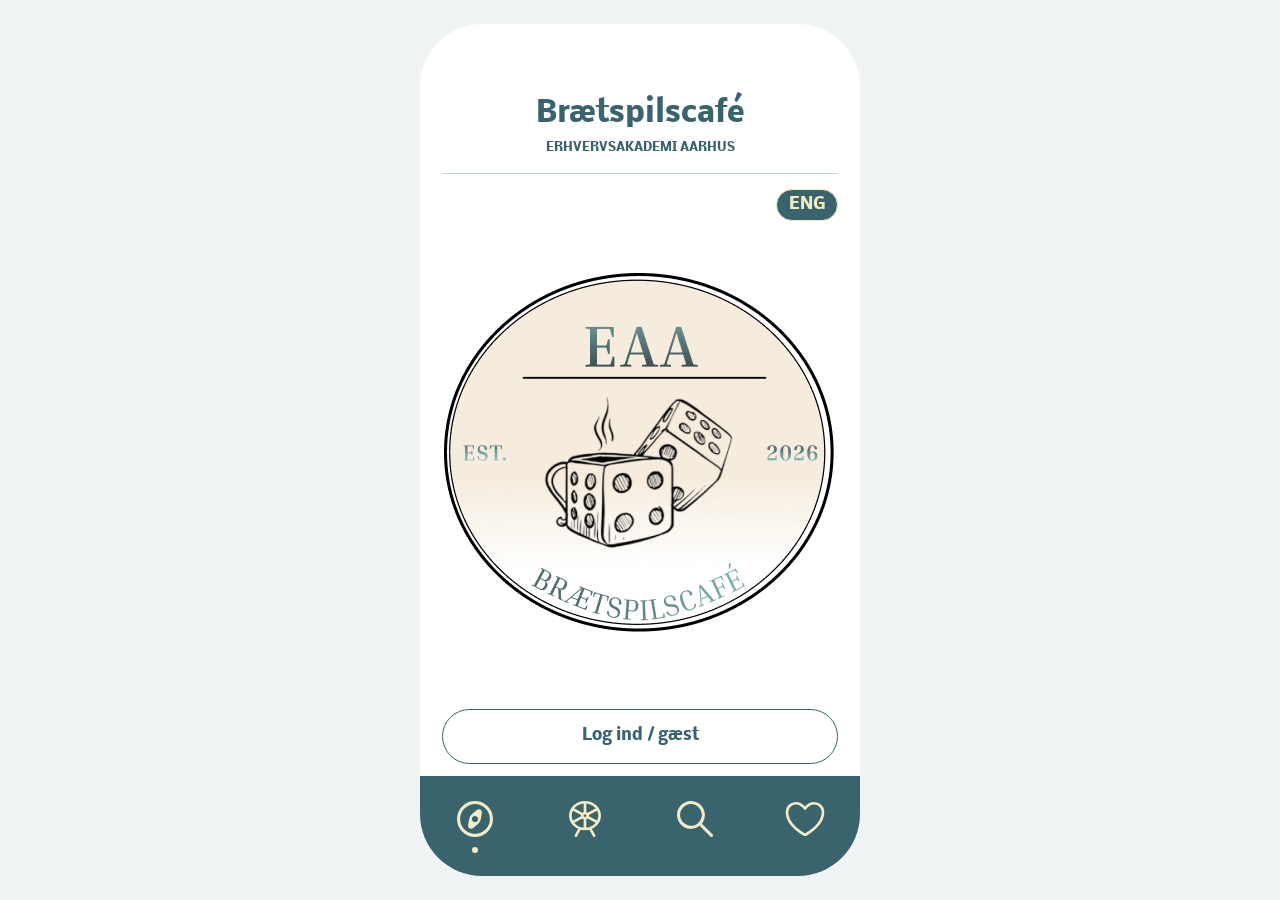
==== index.html @ b316a737 "Implementer Prototype Boss med søgning, filtre og booking" ====
<!doctype html>
<html lang="da">
  <head>
    <meta charset="UTF-8" />
    <meta name="viewport" content="width=device-width, initial-scale=1" />
    <meta
      name="description"
      content="Find et brætspil til din næste pause på Erhvervsakademi Aarhus."
    />
    <title>Brætspilscafé · EAA</title>
    <link rel="preconnect" href="https://fonts.googleapis.com" />
    <link rel="preconnect" href="https://fonts.gstatic.com" crossorigin />
    <link
      href="https://fonts.googleapis.com/css2?family=Nobile:wght@400;500;700&display=swap"
      rel="stylesheet"
    />
    <link rel="stylesheet" href="css/style.css" />
  </head>
  <body>
    <div class="app">
      <main id="indhold">
        <section class="page start-page" id="start">
          <header class="start-brand">
            <p>Brætspilscafé</p>
            <small>ERHVERVSAKADEMI AARHUS</small>
          </header>
          <div class="language-row">
            <button type="button" class="small-button language-button">
              ENG
            </button>
          </div>
          <img
            class="start-logo"
            src="billeder/logo.png"
            alt="EAA Brætspilscafé – terninger og kaffe"
          />
          <a
            class="button outline start-login"
            href="#velkommen"
            data-tekst="adgang"
            >Log ind / gæst</a
          >
        </section>

        <section class="page home-page" id="opdag" hidden>
          <header class="brand">
            <img src="billeder/logo.png" alt="EAA Brætspilscafé" />
            <div>
              <p>Brætspilscafé</p>
              <small>ERHVERVSAKADEMI AARHUS</small>
            </div>
          </header>
          <div class="account-row">
            <small data-tekst="dinCafe">DIN SPILCAFÉ</small
            ><a
              class="button outline account-link"
              href="#velkommen"
              data-tekst="adgang"
              >Log ind / gæst</a
            >
          </div>
          <div class="home-intro">
            <p class="eyebrow" data-tekst="pause">
              EN PAUSE MED PLADS TIL FÆLLESSKAB
            </p>
            <button class="small-button language-button" type="button">
              ENG
            </button>
          </div>
          <h1 class="home-title">
            <span data-tekst="pauseTitel">Tid til en pause?</span><br /><span
              data-tekst="naesteSpil"
              >Find jeres næste spil her.</span
            >
          </h1>
          <form class="search" id="home-search" role="search">
            <label class="sr-only" for="search-field" data-tekst="soegEfter"
              >Søg efter spil</label
            >
            <input
              type="search"
              id="search-field"
              placeholder="Søg efter dit yndlingsspil…"
              data-placeholder="homePlaceholder"
              autocomplete="off"
            />
            <button type="submit" data-tekst="soeg">Søg</button>
          </form>
          <h2 class="mood-question" data-tekst="humoerSporgsmaal">
            Hvad er I i humør til?
          </h2>
          <div class="moods">
            <button class="mood" type="button" data-mood="Sjov">
              <img src="billeder/sjov.png" alt="" /><span data-tekst="Sjov"
                >Sjov</span
              >
            </button>
            <button class="mood" type="button" data-mood="Hygge">
              <img src="billeder/hygge.png" alt="" /><span data-tekst="Hygge"
                >Hygge</span
              >
            </button>
            <button class="mood" type="button" data-mood="Svær">
              <img src="billeder/svaer.png" alt="" /><span data-tekst="Svær"
                >Svær</span
              >
            </button>
            <button class="mood" type="button" data-mood="Battle">
              <img src="billeder/battle.png" alt="" /><span data-tekst="Battle"
                >Battle</span
              >
            </button>
          </div>
        </section>

        <section class="page mood-page" id="humoer" hidden>
          <a
            class="small-button back mood-back"
            href="#opdag"
            data-tekst="tilbage"
            >Tilbage</a
          >
          <div class="mood-heading">
            <img id="mood-image" src="billeder/sjov.png" alt="" />
            <h1 id="mood-title">Sjov</h1>
          </div>
          <ul class="card-grid" id="mood-games"></ul>
          <a
            class="text-link mood-more"
            id="mood-more"
            href="#alle-spil"
            data-tekst="seAlle"
            >Se alle spil</a
          >
        </section>

        <section class="page" id="alle-spil" hidden>
          <h1 data-tekst="findSpil">Find jeres spil.</h1>
          <p class="intro" data-tekst="lystTil">
            Hvad har I lyst til at spille?
          </p>
          <form class="search" id="game-search" role="search">
            <label
              class="sr-only"
              for="game-search-field"
              data-tekst="soegEfter"
              >Søg efter spil</label
            >
            <input
              type="search"
              id="game-search-field"
              placeholder="Søg efter spil…"
              data-placeholder="searchPlaceholder"
              autocomplete="off"
            />
            <button type="submit" data-tekst="soeg">Søg</button>
          </form>
          <div class="quick-filters">
            <button class="chip" id="reset-all" type="button" data-tekst="alle">
              Alle
            </button>
            <button
              class="chip"
              id="quick-time"
              type="button"
              aria-pressed="false"
              data-tekst="kortTid"
            >
              Højst 30 min.
            </button>
            <button
              class="chip"
              id="open-filters"
              type="button"
              data-tekst="vaelgFiltre"
            >
              Vælg filtre
            </button>
          </div>
          <div class="filter-grid">
            <label
              ><span data-tekst="spillere">Antal spillere</span
              ><select id="player-filter">
                <option value="0" data-tekst="alleGrupper">
                  Alle gruppestørrelser
                </option>
              </select></label
            >
            <label
              ><span data-tekst="spiltype">Spiltype</span
              ><select id="category-filter">
                <option value="" data-tekst="alleTyper">Alle spiltyper</option>
              </select></label
            >
          </div>
          <p class="filter-note" id="active-filters"></p>
          <h2 id="results-count" role="status" aria-live="polite"></h2>
          <p class="sort-note" id="sort-note"></p>
          <ul class="game-list" id="game-list"></ul>
          <div class="empty-state panel" id="empty-state" hidden>
            <h2 data-tekst="ingenResultater">Ingen spil matcher lige nu</h2>
            <p data-tekst="proevIgen">
              Prøv et andet søgeord eller fjern et filter.
            </p>
            <button
              class="button"
              id="empty-reset"
              type="button"
              data-tekst="visAlle"
            >
              Vis alle spil
            </button>
          </div>
        </section>

        <section class="page" id="spildetaljer" hidden>
          <div class="detail-top">
            <a
              class="small-button back"
              id="detail-back"
              href="#alle-spil"
              data-tekst="tilbage"
              >Tilbage</a
            ><button
              class="heart"
              id="detail-heart"
              type="button"
              aria-label="Gem spil"
              data-label="gemSpil"
              aria-pressed="false"
            >
              <img src="billeder/hjerte.svg" alt="" />
            </button>
          </div>
          <div id="game-detail"></div>
        </section>

        <section class="page luck-page" id="proev-lykken" hidden>
          <p class="eyebrow" data-tekst="tilfaeldighed">
            LAD TILFÆLDIGHEDEN BESTEMME
          </p>
          <h1 data-tekst="lykkeTitel">Prøv lykken.</h1>
          <p class="intro" data-tekst="lykkeIntro">
            Lad hjulet vælge jeres næste spil.
          </p>
          <div class="wheel-area">
            <div class="wheel">
              <img class="wheel-body" src="billeder/wheel-body.png" alt="" />
              <img
                id="luck-disc"
                class="wheel-face"
                src="billeder/wheel-face.png"
                alt=""
              />
              <img
                class="wheel-pointer"
                src="billeder/wheel-pointer.png"
                alt=""
              />
            </div>
          </div>
          <button
            class="button spin-button"
            id="luck-spin"
            type="button"
            data-tekst="drej"
          >
            Drej hjulet
          </button>
          <p class="small" data-tekst="sammeChance">
            Alle 12 spil har samme chance.
          </p>
          <div
            class="yellow-panel luck-result"
            id="luck-result"
            role="status"
            aria-live="polite"
          >
            <h2 id="luck-title" data-tekst="monSpil">
              Hvilket spil mon det bliver?
            </h2>
            <p id="luck-info" hidden></p>
            <div id="luck-actions" hidden>
              <button
                class="button"
                id="luck-book"
                type="button"
                data-tekst="bookSpil"
              >
                Book spillet</button
              ><a
                class="text-link"
                id="luck-detail"
                href="#alle-spil"
                data-tekst="laesMere"
                >Læs om spillet</a
              >
            </div>
          </div>
        </section>

        <section class="page" id="gemte" hidden>
          <div class="two-buttons">
            <a
              class="button outline"
              href="#mine-bookinger"
              data-tekst="mineBookinger"
              >Mine bookinger</a
            ><a class="button outline" href="#profil" data-tekst="minProfil"
              >Min profil</a
            >
          </div>
          <h1 data-tekst="gemteSpil">Gemte spil</h1>
          <p class="intro" data-tekst="gemIntro">
            Tryk på hjertet ved et spil for at gemme det her.
          </p>
          <ul class="game-list" id="saved-games"></ul>
          <div class="panel" id="saved-empty">
            <h2 data-tekst="favoritPlads">Plads til jeres favoritter</h2>
            <p data-tekst="favoritIntro">
              Tryk på hjertet ved et spil. Så ligger det klar her, når I får
              lyst til at spille.
            </p>
          </div>
          <a class="button outline" href="#alle-spil" data-tekst="findFlere"
            >Find flere spil</a
          >
        </section>

        <section class="page welcome-page" id="velkommen" hidden>
          <div class="brand compact">
            <img src="billeder/logo.png" alt="EAA" />
            <div>
              <p>Brætspilscafé</p>
              <small>ERHVERVSAKADEMI AARHUS</small>
            </div>
          </div>
          <img class="welcome-mood" src="billeder/hygge.png" alt="" />
          <h1 data-tekst="velkommen">Velkommen i spilcaféen.</h1>
          <p data-tekst="kontoIntro">
            Log ind eller fortsæt som gæst for at gemme dine favoritter og booke
            et spil.
          </p>
          <a class="button" href="#login" data-tekst="logInd">Log ind</a>
          <button
            class="button outline guest-button"
            type="button"
            data-tekst="fortsaetGaest"
          >
            Fortsæt som gæst
          </button>
          <p class="small" data-tekst="gaestInfo">
            Du kan også gemme og booke som gæst.
          </p>
          <a class="button outline" href="#opdag" data-tekst="tilbageSpil"
            >Tilbage til spillene</a
          >
        </section>

        <section class="page" id="login" hidden>
          <a
            class="button outline back-link"
            href="#velkommen"
            data-tekst="tilbage"
            >Tilbage</a
          >
          <div class="brand compact">
            <img src="billeder/logo.png" alt="EAA" />
            <div>
              <p>Brætspilscafé</p>
              <small>ERHVERVSAKADEMI AARHUS</small>
            </div>
          </div>
          <h1 data-tekst="velkommenTilbage">Velkommen tilbage</h1>
          <p data-tekst="loginIntro">
            Log ind for at samle dine favoritter og bookinger ét sted.
          </p>
          <form id="login-form" class="stack-form">
            <label
              >E-mail<input
                type="email"
                id="login-email"
                autocomplete="email"
                placeholder="Din e-mail"
                data-placeholder="loginEmail"
                required
            /></label>
            <label
              ><span data-tekst="adgangskode">Adgangskode</span
              ><input
                type="password"
                id="login-password"
                autocomplete="off"
                placeholder="Din adgangskode"
                data-placeholder="loginKode"
                required
                minlength="4"
            /></label>
            <p class="small" data-tekst="lokaltLogin">
              Øvelseslogin: Brug et opdigtet login. Adgangskoden bliver ikke
              gemt.
            </p>
            <button class="button" type="submit" data-tekst="logInd">
              Log ind
            </button>
          </form>
          <button
            class="button outline guest-button"
            type="button"
            data-tekst="fortsaetGaest"
          >
            Fortsæt som gæst
          </button>
        </section>

        <section class="page" id="profil" hidden>
          <a class="button outline back-link" href="#gemte" data-tekst="tilbage"
            >Tilbage</a
          >
          <div class="avatar" id="profile-avatar">G</div>
          <h1 id="profile-title">Hej, gæst</h1>
          <p id="profile-info"></p>
          <div class="panel">
            <h2 data-tekst="spillepause">Klar til en spillepause?</h2>
            <p data-tekst="profilIntro">
              Find dine gemte spil og hold styr på, hvornår I skal spille.
            </p>
          </div>
          <a class="button" href="#mine-bookinger" data-tekst="mineBookinger"
            >Mine bookinger</a
          ><a class="button outline" href="#gemte" data-tekst="gemteSpil"
            >Gemte spil</a
          >
          <div class="yellow-panel" id="profile-login">
            <h2 data-tekst="harKonto">Har du allerede en konto?</h2>
            <p data-tekst="kontoFortsaet">
              Log ind og fortsæt med dine valgte spil.
            </p>
            <a class="button outline" href="#login" data-tekst="logInd"
              >Log ind</a
            >
          </div>
          <button
            class="button outline"
            id="logout"
            type="button"
            data-tekst="logUd"
          >
            Log ud
          </button>
        </section>

        <section class="page" id="booking" hidden>
          <a
            class="small-button back"
            id="booking-back"
            href="#alle-spil"
            data-tekst="tilbage"
            >Tilbage</a
          >
          <h1 data-tekst="bookTitel">Book jeres spil</h1>
          <p data-tekst="bookIntro">Vælg, hvornår I vil spille.</p>
          <div class="yellow-panel">
            <p class="eyebrow" data-tekst="valgtSpil">JERES SPIL</p>
            <h2 id="booking-game-name"></h2>
            <p id="booking-duration"></p>
            <p class="small" id="booking-person"></p>
          </div>
          <form id="booking-form" class="stack-form">
            <label
              ><span class="field-heading" data-tekst="vaelgDato"
                >Vælg dato</span
              ><input id="booking-date" type="date" required
            /></label>
            <label
              ><span class="field-heading" data-tekst="vaelgTid"
                >Vælg tidspunkt</span
              ><select id="booking-time" required>
                <option value="">Vælg tidspunkt</option>
              </select></label
            >
            <div class="panel">
              <small data-tekst="ditValg">Dit valg</small>
              <p id="booking-selection"></p>
            </div>
            <p class="form-error" id="booking-error" role="alert"></p>
            <button
              class="button"
              type="submit"
              id="booking-save"
              data-tekst="bekraeft"
            >
              Bekræft booking
            </button>
          </form>
          <p class="small" data-tekst="bookingInfo">
            Du kan ændre eller aflyse under Mine bookinger.
          </p>
          <p class="small" data-tekst="lokalBooking">
            Bookingen gemmes på denne enhed. Caféens reservationssystem er ikke
            tilsluttet.
          </p>
        </section>

        <section class="page" id="bekraeftet" hidden>
          <div class="confirmation-mark" aria-hidden="true">✓</div>
          <h1 data-tekst="bookingGemt">Dit spil er booket</h1>
          <div class="yellow-panel" id="booking-confirmation"></div>
          <a class="button" href="#mine-bookinger" data-tekst="mineBookinger"
            >Mine bookinger</a
          ><a class="button outline" href="#opdag" data-tekst="tilbageSpil"
            >Tilbage til spillene</a
          >
        </section>

        <section class="page" id="mine-bookinger" hidden>
          <div class="two-buttons">
            <a class="button outline" href="#gemte" data-tekst="tilbage"
              >Tilbage</a
            ><a class="button outline" href="#profil" data-tekst="minProfil"
              >Min profil</a
            >
          </div>
          <h1 data-tekst="mineBookinger">Mine bookinger</h1>
          <p data-tekst="bookingOversigt">
            Her finder du jeres næste spillepauser.
          </p>
          <div id="booking-list"></div>
          <div class="panel" id="booking-empty">
            <h2 data-tekst="ingenBookinger">Ingen bookinger endnu</h2>
            <p data-tekst="bookFind">
              Find et spil, vælg et tidspunkt, og saml vennerne til en pause.
            </p>
            <a class="button" href="#alle-spil" data-tekst="findEtSpil"
              >Find et spil</a
            >
          </div>
        </section>
        <noscript
          ><p>Aktivér JavaScript for at søge og filtrere spillene.</p></noscript
        >
      </main>
      <nav class="bottom-nav" aria-label="Hovedmenu" data-label="hovedmenu">
        <a href="#opdag" data-page="opdag" aria-label="Opdag" data-label="opdag"
          ><img src="billeder/opdag.svg" alt="" /><span
            class="sr-only"
            data-tekst="opdag"
            >Opdag</span
          ></a
        >
        <a
          href="#proev-lykken"
          data-page="proev-lykken"
          aria-label="Prøv lykken"
          data-label="lykkeTitel"
          ><img src="billeder/lykke.svg" alt="" /><span
            class="sr-only"
            data-tekst="lykkeTitel"
            >Prøv lykken</span
          ></a
        >
        <a
          href="#alle-spil"
          data-page="alle-spil"
          aria-label="Søg"
          data-label="soeg"
          ><img src="billeder/soeg.svg" alt="" /><span
            class="sr-only"
            data-tekst="soeg"
            >Søg</span
          ></a
        >
        <a
          href="#gemte"
          data-page="gemte"
          aria-label="Gemte spil"
          data-label="gemteSpil"
          ><img src="billeder/gemte.svg" alt="" /><span
            class="sr-only"
            data-tekst="gemteSpil"
            >Gemte spil</span
          ></a
        >
      </nav>
    </div>

    <dialog
      id="filter-dialog"
      class="filter-dialog"
      aria-labelledby="filter-title"
    >
      <form id="filter-form">
        <div class="dialog-heading">
          <h2 id="filter-title" data-tekst="vaelgFiltre">Vælg filtre</h2>
          <button
            class="button outline"
            type="button"
            id="close-filters"
            data-tekst="luk"
          >
            Luk
          </button>
        </div>
        <p data-tekst="filterIntro">Vælg de krav, spillet skal opfylde.</p>
        <label class="check-row"
          ><input type="checkbox" id="time-enabled" /><span
            data-tekst="begraensTid"
            >Begræns spilletiden</span
          ></label
        >
        <label class="time-row"
          ><span id="time-output">Alle spilletider</span
          ><input
            id="time-filter"
            type="range"
            min="15"
            max="180"
            step="5"
            value="30"
        /></label>
        <p class="small" data-tekst="tidForklaring">
          Filteret bruger den længste tid i spillets tidsinterval.
        </p>
        <fieldset>
          <legend data-tekst="spiltype">Spiltype</legend>
          <div class="category-options" id="category-options"></div>
        </fieldset>
        <div class="filter-grid">
          <label
            ><span data-tekst="regelniveau">Regelniveau</span
            ><select id="level-filter">
              <option value="" data-tekst="alleNiveauer">Alle niveauer</option>
              <option value="Let">Let</option>
              <option value="Middel">Middel</option>
              <option value="Svær">Svær</option>
            </select></label
          ><label
            ><span data-tekst="plads">Pladsbehov</span
            ><select id="space-filter">
              <option value="" data-tekst="alleBorde">
                Alle bordstørrelser
              </option>
              <option value="Lille">Lille</option>
              <option value="Mellem">Mellem</option>
              <option value="Stor">Stor</option>
            </select></label
          >
        </div>
        <label
          ><span data-tekst="sorter">Sortér efter</span
          ><select id="sort-order">
            <option value="titel-az" data-tekst="titelAz">Titel A–Å</option>
            <option value="titel-za" data-tekst="titelZa">Titel Å–A</option>
            <option value="tid-kort" data-tekst="tidKort">
              Korteste spilletid
            </option>
            <option value="tid-lang" data-tekst="tidLang">
              Længste spilletid
            </option>
          </select></label
        >
        <button class="button" type="submit" data-tekst="visSpil">
          Vis spil</button
        ><button
          class="button outline"
          id="clear-filters"
          type="button"
          data-tekst="nulstil"
        >
          Nulstil filtre
        </button>
      </form>
    </dialog>
    <dialog id="cancel-dialog" aria-labelledby="cancel-title">
      <h2 id="cancel-title" data-tekst="aflysTitel">Aflys booking?</h2>
      <p id="cancel-game"></p>
      <p data-tekst="aflysIntro">Bookingen fjernes fra denne enhed.</p>
      <button
        type="button"
        class="button outline"
        id="keep-booking"
        data-tekst="behold"
      >
        Behold booking</button
      ><button
        type="button"
        class="button"
        id="confirm-cancel"
        data-tekst="aflys"
      >
        Aflys booking
      </button>
    </dialog>
    <p class="toast" id="toast" role="status" aria-live="polite" hidden></p>
    <script src="js/spil.js"></script>
    <script src="js/sprog.js"></script>
    <script src="js/konto.js"></script>
    <script src="js/script.js"></script>
    <script src="js/lykkehjul.js"></script>
    <script src="js/booking.js"></script>
  </body>
</html>
---- css/style.css ----
/* Farverne kommer fra Prototype Boss i Figma. */
:root {
  --teal: #3a646d;
  --yellow: #f4ebc0;
  --blue: #bed4db;
  --accent: #80b4bf;
  --paper: #f3f4f7;
  --muted: #44636c;
  --ink: #1e1e1e;
}
* {
  box-sizing: border-box;
}
body {
  margin: 0;
  background: #f0f3f3;
  color: var(--teal);
  font-family: Nobile, Arial, sans-serif;
  font-size: 14px;
  line-height: 1.6;
}
button,
input,
select {
  font: inherit;
  color: inherit;
}
button,
a,
input,
select {
  -webkit-tap-highlight-color: transparent;
}
button,
a {
  touch-action: manipulation;
}
button {
  cursor: pointer;
}
a {
  color: inherit;
  text-decoration: none;
}
button:focus-visible,
a:focus-visible,
input:focus-visible,
select:focus-visible {
  outline: 3px solid var(--accent);
  outline-offset: 3px;
}
[hidden] {
  display: none !important;
}
.sr-only {
  position: absolute;
  width: 1px;
  height: 1px;
  margin: -1px;
  padding: 0;
  overflow: hidden;
  clip-path: inset(50%);
  white-space: nowrap;
  border: 0;
}
h1,
h2,
h3,
p {
  margin: 0;
}
h1 {
  font-size: 32px;
  line-height: 1.25;
  font-weight: 700;
  margin-bottom: 18px;
}
h2 {
  font-size: 23px;
  line-height: 1.3;
  margin-bottom: 12px;
}
h3 {
  font-size: 20px;
  line-height: 1.35;
}
p {
  margin-bottom: 16px;
}
small,
.small {
  font-size: 11px;
  line-height: 1.55;
}
.eyebrow {
  font-size: 10px;
  font-weight: 700;
  line-height: 1.4;
}
.app {
  width: 100%;
  max-width: 440px;
  height: 100svh;
  margin: auto;
  background: white;
  display: flex;
  flex-direction: column;
  overflow: hidden;
}
main {
  flex: 1;
  min-height: 0;
  overflow: auto;
  overscroll-behavior: contain;
  scrollbar-width: thin;
}
.page {
  padding: 24px 22px 32px;
  min-height: 100%;
}
.intro {
  margin-bottom: 16px;
}
.button,
.small-button,
.chip {
  display: inline-flex;
  align-items: center;
  justify-content: center;
  text-align: center;
  border: 1.5px solid var(--yellow);
  border-radius: 28px;
  background: var(--teal);
  color: var(--yellow);
  font-size: 16px;
  font-weight: 700;
  line-height: 1.3;
  min-height: 46px;
  padding: 10px 16px;
}
.button {
  width: 100%;
  margin: 0 0 18px;
}
.button:disabled {
  opacity: 0.5;
  cursor: default;
}
.outline {
  background: white;
  border-color: var(--teal);
  color: var(--teal);
}
.small-button {
  min-height: 34px;
  padding: 5px 14px;
}
.back {
  margin-bottom: 14px;
}
.back-link {
  width: auto;
}
.chip {
  min-height: 36px;
  background: white;
  border-color: var(--teal);
  color: var(--teal);
  padding: 6px 15px;
}
.chip[aria-pressed="true"],
.chip.active {
  background: var(--teal);
  color: var(--yellow);
  border-color: var(--yellow);
}
.text-link {
  text-decoration: underline;
  text-underline-offset: 4px;
}
.panel,
.yellow-panel {
  border-radius: 20px;
  padding: 20px;
  margin: 18px 0;
  background: var(--paper);
}
.yellow-panel {
  background: var(--yellow);
}
.panel p:last-child,
.yellow-panel p:last-child,
.panel .button:last-child,
.yellow-panel .button:last-child {
  margin-bottom: 0;
}
.two-buttons {
  display: flex;
  gap: 12px;
  margin-bottom: 12px;
}
.two-buttons .button {
  font-size: 15px;
}
.brand {
  height: 112px;
  display: flex;
  gap: 12px;
  align-items: center;
}
.brand img {
  width: 102px;
  height: 102px;
  object-fit: contain;
  flex-shrink: 0;
}
.brand p {
  font-weight: 700;
  font-size: 29px;
  line-height: 36px;
  letter-spacing: -0.8px;
  white-space: nowrap;
  margin: 0 0 4px;
}
.brand small {
  font-size: 12px;
  font-weight: 700;
  white-space: nowrap;
}
.brand.compact {
  height: 80px;
  gap: 16px;
  margin-bottom: 22px;
}
.brand.compact img {
  width: 68px;
  height: 68px;
}
.brand.compact p {
  font-size: 23px;
  letter-spacing: -0.5px;
  line-height: 30px;
}
.brand.compact small {
  font-size: 10px;
  font-weight: 400;
}
.account-row {
  display: flex;
  align-items: center;
  justify-content: space-between;
  gap: 12px;
  margin: 15px 0;
  padding-bottom: 15px;
  border-bottom: 1px solid var(--blue);
}
.account-row .button {
  min-height: 34px;
  padding: 5px 14px;
  width: 200px;
  margin: 0;
}
.home-intro {
  display: flex;
  align-items: center;
  justify-content: space-between;
  min-height: 32px;
  margin: 0 0 12px;
  gap: 8px;
}
.home-intro .eyebrow {
  font-size: 9px;
  margin: 0;
}
.language-button {
  font-size: 16px;
  min-height: 32px;
  min-width: 62px;
  padding: 4px 11px;
}
.home-title {
  font-size: 29px;
  font-weight: 400;
  line-height: 38px;
  letter-spacing: -0.6px;
  margin: 0 0 20px;
  color: var(--muted);
}
.search {
  display: flex;
  align-items: center;
  border: 1.5px solid var(--teal);
  border-radius: 26px;
  background: white;
  padding: 4px 5px;
  gap: 5px;
  height: 48px;
  margin-bottom: 16px;
}
.search input {
  border: 0;
  background: none;
  min-width: 0;
  flex: 1;
  width: 100%;
  font-size: 14px;
  padding: 3px 0;
}
.search input::placeholder {
  color: var(--muted);
  opacity: 1;
}
.search button {
  border: 1.5px solid var(--yellow);
  border-radius: 24px;
  background: var(--teal);
  color: var(--yellow);
  font-size: 15px;
  font-weight: 700;
  min-width: 78px;
  height: 38px;
}
.mood-question {
  font-size: 17px;
  line-height: 23px;
  margin: 0 0 16px;
}
.moods {
  display: grid;
  grid-template-columns: 1fr 1fr;
  gap: 16px;
  margin: 0;
}
.mood {
  height: 180px;
  border: 0;
  background: white;
  display: flex;
  flex-direction: column;
  align-items: center;
  justify-content: center;
  gap: 6px;
  padding: 0;
}
.mood img {
  width: auto;
  height: 127px;
  max-width: 100%;
  object-fit: contain;
}
.mood span,
.mood-heading h1 {
  min-width: 100px;
  border: 1.6px solid var(--teal);
  border-radius: 28px;
  color: var(--ink);
  font-size: 17px;
  font-weight: 700;
  line-height: 22px;
  padding: 4px 14px;
  text-align: center;
}
.mood img {
  transition: transform 0.2s;
}
.mood:hover img {
  transform: translateY(-3px);
}
.start-page {
  padding-top: 72px;
}
.start-brand {
  text-align: center;
  border-bottom: 1px solid var(--blue);
  padding-bottom: 15px;
}
.start-brand p {
  font-size: 29px;
  font-weight: 700;
  line-height: 36px;
  margin-bottom: 4px;
}
.start-brand small {
  font-size: 12px;
  font-weight: 700;
}
.language-row {
  display: flex;
  justify-content: flex-end;
  margin-top: 15px;
}
.start-logo {
  display: block;
  width: 100%;
  height: auto;
  max-width: 392px;
  margin: 52px auto 50px;
}
.start-login {
  min-height: 55px;
}
.bottom-nav {
  display: flex;
  align-items: center;
  background: var(--teal);
  height: 100px;
  min-height: 100px;
  padding-bottom: max(14px, env(safe-area-inset-bottom));
  z-index: 3;
}
.bottom-nav a {
  flex: 1;
  height: 76px;
  display: flex;
  align-items: center;
  justify-content: center;
  position: relative;
}
.bottom-nav a[aria-current="page"]::after {
  content: "";
  width: 6px;
  height: 6px;
  border-radius: 50%;
  background: var(--yellow);
  position: absolute;
  bottom: 4px;
}
.bottom-nav a:hover {
  background: #ffffff0a;
}
.bottom-nav img {
  display: block;
  flex-shrink: 0;
}
.mood-page {
  padding: 16px 12px 30px;
  position: relative;
}
.mood-back {
  position: absolute;
  left: 17px;
  top: 30px;
  z-index: 1;
}
.mood-heading {
  height: 210px;
  display: flex;
  flex-direction: column;
  align-items: center;
  justify-content: center;
  gap: 12px;
}
.mood-heading img {
  height: 127px;
  width: auto;
  max-width: 190px;
  object-fit: contain;
}
.mood-heading h1 {
  margin: 0;
}
.card-grid {
  padding: 0;
  list-style: none;
  display: grid;
  grid-template-columns: 1fr 1fr;
  gap: 14px 12px;
  margin: 15px 0 0;
}
.mood-card {
  min-height: 272px;
  border: 1px solid #e5e5e5;
  border-radius: 36px;
  box-shadow: 0 4px 3px #0004;
  position: relative;
  padding: 14px 10px 12px;
  min-width: 0;
  color: var(--ink);
}
.mood-card:last-child:nth-child(odd) {
  grid-column: 1/-1;
  justify-self: center;
  width: calc(50% - 6px);
}
.mood-card .cover {
  display: block;
  width: 100%;
  height: 136px;
  object-fit: contain;
  margin: 0 0 2px;
}
.mood-card .stars {
  display: block;
  margin-bottom: 0;
}
.mood-card h2 {
  font-size: 17px;
  line-height: 22px;
  margin: 0 0 5px;
}
.mood-card p {
  font-size: 12px;
  line-height: 17px;
  margin: 0;
}
.mood-card .heart {
  position: absolute;
  right: 8px;
  top: 8px;
  background: white;
  border-radius: 50%;
}
.mood-card .game-link {
  display: block;
}
.mood-more {
  display: block;
  text-align: center;
  font-size: 12px;
  margin-top: 25px;
}
.heart {
  border: 0;
  background: transparent;
  padding: 0;
  width: 42px;
  height: 42px;
  display: inline-flex;
  align-items: center;
  justify-content: center;
  flex-shrink: 0;
  border-radius: 50%;
  position: relative;
}
.heart img {
  display: block;
}
.heart[aria-pressed="true"] {
  background: var(--yellow);
}
.heart[aria-pressed="true"]::after {
  content: "♥";
  position: absolute;
  color: var(--teal);
  font-size: 27px;
  line-height: 1;
}
.heart[aria-pressed="true"] img {
  visibility: hidden;
}
.quick-filters {
  display: flex;
  flex-wrap: wrap;
  gap: 7px;
  margin: 0 0 18px;
}
.filter-grid {
  display: grid;
  grid-template-columns: 1fr 1fr;
  gap: 10px;
  margin-bottom: 12px;
}
label {
  display: block;
  font-size: 12px;
}
label > span {
  display: block;
  font-size: 11px;
  font-weight: 700;
  margin-bottom: 5px;
}
input:not([type="checkbox"]):not([type="range"]):not([type="search"]),
select {
  width: 100%;
  min-height: 46px;
  border: 1px solid var(--blue);
  border-radius: 10px;
  background: white;
  padding: 10px;
  font-size: 12px;
}
input[type="range"] {
  accent-color: var(--teal);
  width: 100%;
}
input[type="checkbox"] {
  accent-color: var(--teal);
  width: 19px;
  height: 19px;
  flex-shrink: 0;
}
.filter-note {
  font-size: 11px;
  margin: 0 0 10px;
}
.filter-note:empty {
  display: none;
}
.sort-note {
  font-size: 11px;
  margin: 14px 0 12px;
}
.game-list {
  list-style: none;
  padding: 0;
  margin: 0;
}
.game-row {
  display: flex;
  gap: 12px;
  border-bottom: 1px solid var(--blue);
  min-height: 97px;
  padding: 13px 0;
  align-items: center;
}
.row-cover {
  width: 68px;
  height: 72px;
  background: var(--paper);
  border-radius: 9px;
  object-fit: contain;
  flex-shrink: 0;
}
.row-text {
  flex: 1;
  min-width: 0;
}
.row-text h3 {
  font-size: 16px;
  line-height: 22px;
  color: var(--ink);
  margin: 0 0 3px;
}
.row-text p {
  font-size: 11px;
  line-height: 17px;
  margin: 0;
}
.row-actions {
  width: 62px;
  display: flex;
  flex-direction: column;
  align-items: center;
  gap: 3px;
}
.book-small {
  font-size: 12px;
  font-weight: 700;
  background: var(--paper);
  border: 1px solid var(--blue);
  padding: 4px 9px;
  border-radius: 20px;
  min-height: 30px;
}
.detail-top {
  display: flex;
  align-items: center;
  justify-content: space-between;
  margin-bottom: 12px;
}
.detail-top .back {
  margin: 0;
}
.detail-category {
  font-size: 12px;
  margin: 0 0 10px;
}
.detail-image {
  width: 100%;
  height: 180px;
  border: 1px solid #e5e5e5;
  border-radius: 24px;
  display: flex;
  align-items: center;
  justify-content: center;
  margin: 16px 0 12px;
}
.detail-image img {
  height: 170px;
  width: auto;
  max-width: 100%;
  object-fit: contain;
}
.detail-description {
  color: var(--ink);
  margin-bottom: 14px;
}
.facts {
  display: grid;
  grid-template-columns: 1fr 1fr;
  gap: 12px;
  margin: 0 0 12px;
}
.facts > div {
  border-radius: 13px;
  background: var(--paper);
  padding: 7px 10px;
}
.facts dt {
  font-size: 11px;
  font-weight: 700;
  margin-bottom: 3px;
}
.facts dd {
  font-size: 12px;
  line-height: 18px;
  color: var(--ink);
  margin: 0;
}
.equipment {
  margin: 10px 0 18px;
}
.equipment strong {
  display: block;
  font-size: 12px;
}
.equipment p {
  color: var(--ink);
  font-size: 13px;
  margin: 0;
}
.data-note {
  font-size: 11px;
  line-height: 17px;
  margin-bottom: 15px;
}
.luck-page {
  text-align: center;
  padding-top: 34px;
}
.luck-page .eyebrow {
  margin-bottom: 12px;
}
.luck-page h1 {
  font-size: 34px;
  margin-bottom: 12px;
}
.luck-page .intro {
  font-size: 15px;
  margin-bottom: 0;
}
.wheel-area {
  height: 365px;
  overflow: hidden;
  display: flex;
  align-items: center;
  justify-content: center;
  margin: 12px 0 15px;
}
.wheel {
  width: 320px;
  height: 333px;
  position: relative;
  flex-shrink: 0;
}
/* Figma-eksporten har luft til skyggen. Fladens hvide hjørner bliver klippet væk. */
.wheel-body {
  display: block;
  width: 354px;
  height: 361px;
  position: absolute;
  left: -17px;
  top: -8px;
}
.wheel-face {
  position: absolute;
  width: 320px;
  height: 320px;
  left: 0;
  top: 0;
  transform-origin: 50% 50%;
  clip-path: circle(146px at 160px 160px);
  mask-image: radial-gradient(circle, transparent 28px, black 29px);
}
.wheel-pointer {
  position: absolute;
  width: 27px;
  height: 42px;
  left: calc(50% - 13.5px);
  top: -8px;
  clip-path: polygon(3% 0, 97% 0, 97% 45%, 50% 99%, 3% 45%);
}
.spin-button {
  width: 166px;
  margin: 0 auto 12px;
}
.luck-result {
  padding: 18px;
  margin: 14px 0 0;
}
.luck-result h2 {
  font-size: 21px;
  margin: 0;
}
.luck-result p {
  font-size: 12px;
  margin-top: 10px;
}
#luck-actions {
  margin-top: 15px;
}
#luck-actions .button {
  margin-bottom: 10px;
}
.welcome-mood {
  display: block;
  height: 100px;
  width: auto;
  margin: 22px auto;
}
.welcome-page h1 {
  max-width: 310px;
}
.stack-form {
  display: flex;
  flex-direction: column;
  gap: 16px;
  margin: 18px 0;
}
.stack-form label {
  font-size: 12px;
}
.stack-form label input,
.stack-form label select {
  display: block;
  margin-top: 8px;
  font-size: 14px;
  min-height: 52px;
}
.stack-form .button {
  margin-bottom: 0;
}
.stack-form .panel {
  margin: 0;
}
.stack-form .small {
  margin: 0;
}
.field-heading {
  font-size: 23px;
  font-weight: 700;
  line-height: 30px;
  margin: 0 0 14px;
}
.form-error {
  color: #9d342d;
  font-size: 12px;
  margin: 0;
}
.form-error:empty {
  display: none;
}
.avatar {
  height: 80px;
  width: 80px;
  border-radius: 50%;
  display: grid;
  place-items: center;
  background: var(--yellow);
  font-size: 34px;
  font-weight: 700;
  margin: 0 auto 15px;
}
.confirmation-mark {
  height: 90px;
  width: 90px;
  border-radius: 50%;
  background: var(--yellow);
  display: grid;
  place-items: center;
  font-size: 50px;
  margin: 50px auto 25px;
}
.booking-card {
  padding: 20px;
  background: var(--paper);
  border-radius: 20px;
  margin: 18px 0;
}
.booking-card .two-buttons {
  margin: 15px 0 0;
}
.booking-card .button {
  margin: 0;
}
dialog {
  width: calc(100% - 32px);
  max-width: 392px;
  max-height: calc(100svh - 48px);
  border: 1px solid var(--blue);
  border-radius: 24px;
  background: white;
  color: var(--teal);
  padding: 20px;
  overflow: auto;
}
dialog::backdrop {
  background: #1b343d66;
}
.dialog-heading {
  display: flex;
  align-items: center;
  justify-content: space-between;
  gap: 10px;
  margin: 0 0 15px;
}
.dialog-heading h2 {
  font-size: 23px;
  margin: 0;
}
.dialog-heading .button {
  width: auto;
  min-height: 34px;
  margin: 0;
  padding: 4px 14px;
}
.check-row {
  display: flex;
  align-items: center;
  gap: 10px;
  padding: 10px;
  background: var(--paper);
  border-radius: 10px;
  margin: 10px 0;
}
.check-row span {
  margin: 0;
  font-size: 13px;
  font-weight: 400;
}
.time-row {
  margin: 10px 0;
}
.category-options {
  display: grid;
  grid-template-columns: 1fr 1fr;
  gap: 5px 10px;
}
.category-options label {
  display: flex;
  gap: 7px;
  align-items: center;
  font-size: 12px;
}
fieldset {
  border: 0;
  padding: 0;
  margin: 18px 0;
}
legend {
  font-size: 15px;
  font-weight: 700;
  margin-bottom: 8px;
}
.filter-dialog form > label > select {
  margin-bottom: 18px;
}
.filter-dialog form > .button:last-child {
  margin-bottom: 0;
}
.toast {
  position: fixed;
  bottom: 115px;
  left: 50%;
  transform: translateX(-50%);
  max-width: calc(100% - 40px);
  background: var(--teal);
  color: white;
  border: 1px solid var(--yellow);
  padding: 10px 18px;
  border-radius: 22px;
  z-index: 10;
  font-size: 12px;
  text-align: center;
  box-shadow: 0 4px 18px #0002;
}
@media (min-width: 481px) {
  body {
    padding: 24px 0;
  }
  .app {
    height: min(956px, calc(100svh - 48px));
    border-radius: 62px;
  }
}
@media (max-width: 390px) {
  .page {
    padding-left: 18px;
    padding-right: 18px;
  }
  .brand {
    gap: 8px;
  }
  .brand img {
    width: 80px;
    height: 80px;
  }
  .brand p {
    font-size: 24px;
  }
  .brand small {
    font-size: 9px;
  }
  .home-title {
    font-size: 26px;
    line-height: 35px;
  }
  .home-intro .eyebrow {
    font-size: 8px;
  }
  .mood-page {
    padding-left: 10px;
    padding-right: 10px;
  }
  .mood-card h2 {
    font-size: 15px;
  }
  .mood-card p {
    font-size: 11px;
  }
  .mood-card .cover {
    height: 125px;
  }
  .wheel {
    transform: scale(0.9);
  }
  .wheel-area {
    height: 335px;
  }
  .category-options {
    grid-template-columns: 1fr;
  }
  .brand.compact p {
    font-size: 21px;
  }
}
@media (prefers-reduced-motion: reduce) {
  *,
  *::before,
  *::after {
    animation-duration: 0s !important;
    transition-duration: 0s !important;
    scroll-behavior: auto !important;
  }
}
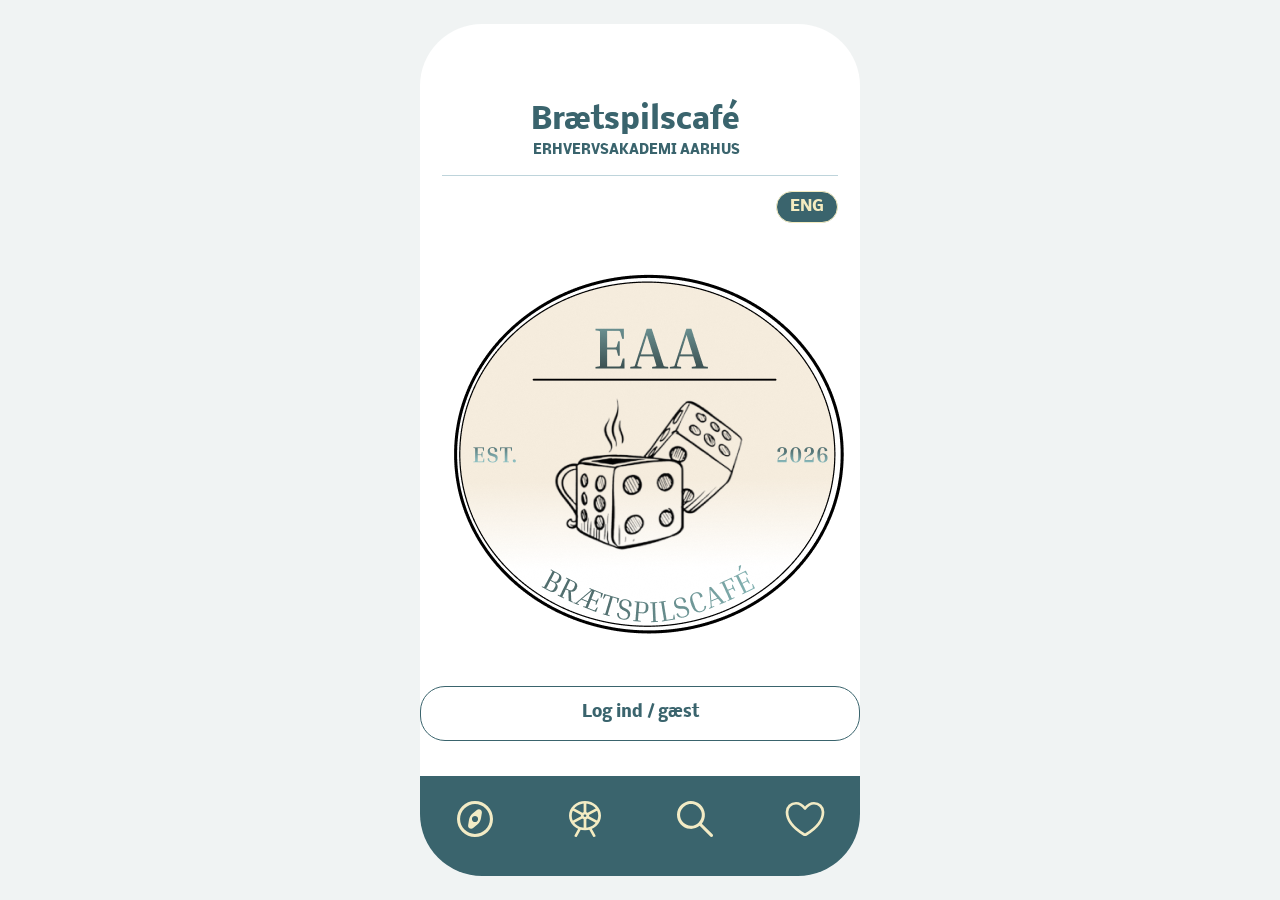
==== commit b49f8ad0: "Brug 00 · startside fra Figma som åbningsskærm" ====
--- a/index.html
+++ b/index.html
@@ -20,26 +20,33 @@
     <div class="app">
       <main id="indhold">
         <section class="page start-page" id="start">
-          <header class="start-brand">
-            <p>Brætspilscafé</p>
-            <small>ERHVERVSAKADEMI AARHUS</small>
-          </header>
-          <div class="language-row">
-            <button type="button" class="small-button language-button">
-              ENG
-            </button>
-          </div>
-          <img
-            class="start-logo"
-            src="billeder/logo.png"
-            alt="EAA Brætspilscafé – terninger og kaffe"
-          />
-          <a
-            class="button outline start-login"
-            href="#velkommen"
-            data-tekst="adgang"
-            >Log ind / gæst</a
-          >
+          <div class="start-intro">
+            <header class="start-brand">
+              <div>
+                <p>Brætspilscafé</p>
+                <small>ERHVERVSAKADEMI AARHUS</small>
+              </div>
+            </header>
+            <div class="start-divider"></div>
+            <div class="language-row">
+              <button type="button" class="small-button language-button">
+                ENG
+              </button>
+            </div>
+          </div>
+          <div class="start-actions">
+            <img
+              class="start-logo"
+              src="billeder/startside-logo.png"
+              alt="EAA Brætspilscafé – terninger og kaffe"
+            />
+            <a
+              class="button outline start-login"
+              href="#velkommen"
+              data-tekst="adgang"
+              >Log ind / gæst</a
+            >
+          </div>
         </section>
 
         <section class="page home-page" id="opdag" hidden>
--- a/css/style.css
+++ b/css/style.css
@@ -366,38 +366,74 @@
 .mood:hover img {
   transform: translateY(-3px);
 }
-.start-page {
-  padding-top: 72px;
+.page.start-page {
+  padding: 0;
+}
+.start-intro {
+  display: flex;
+  flex-direction: column;
+  gap: 15px;
+  padding: 24px 22px;
 }
 .start-brand {
-  text-align: center;
-  border-bottom: 1px solid var(--blue);
-  padding-bottom: 15px;
+  display: flex;
+  align-items: flex-end;
+  height: 112px;
+}
+.start-brand > div {
+  width: 75.25%;
+  text-align: right;
+  white-space: nowrap;
 }
 .start-brand p {
   font-size: 29px;
   font-weight: 700;
   line-height: 36px;
-  margin-bottom: 4px;
+  margin-bottom: 3px;
 }
 .start-brand small {
-  font-size: 12px;
-  font-weight: 700;
+  display: block;
+  font-size: 13px;
+  line-height: 18px;
+  font-weight: 700;
+}
+.start-divider {
+  height: 1px;
+  background: var(--blue);
 }
 .language-row {
   display: flex;
   justify-content: flex-end;
-  margin-top: 15px;
+  height: 32px;
+}
+.start-page .language-button {
+  font-size: 15px;
+}
+.start-actions {
+  display: flex;
+  flex-direction: column;
+  gap: 17.56px;
 }
 .start-logo {
   display: block;
-  width: 100%;
+  width: 96.71%;
   height: auto;
-  max-width: 392px;
-  margin: 52px auto 50px;
+  margin: 0;
 }
 .start-login {
-  min-height: 55px;
+  height: 55px;
+  margin: 0;
+  border-width: 1.55px;
+  border-radius: 25px;
+  font-size: 15.5px;
+}
+@media (max-width: 390px) {
+  .start-brand p {
+    font-size: 26px;
+  }
+  .start-brand small {
+    font-size: 11px;
+  }
 }
 .bottom-nav {
   display: flex;
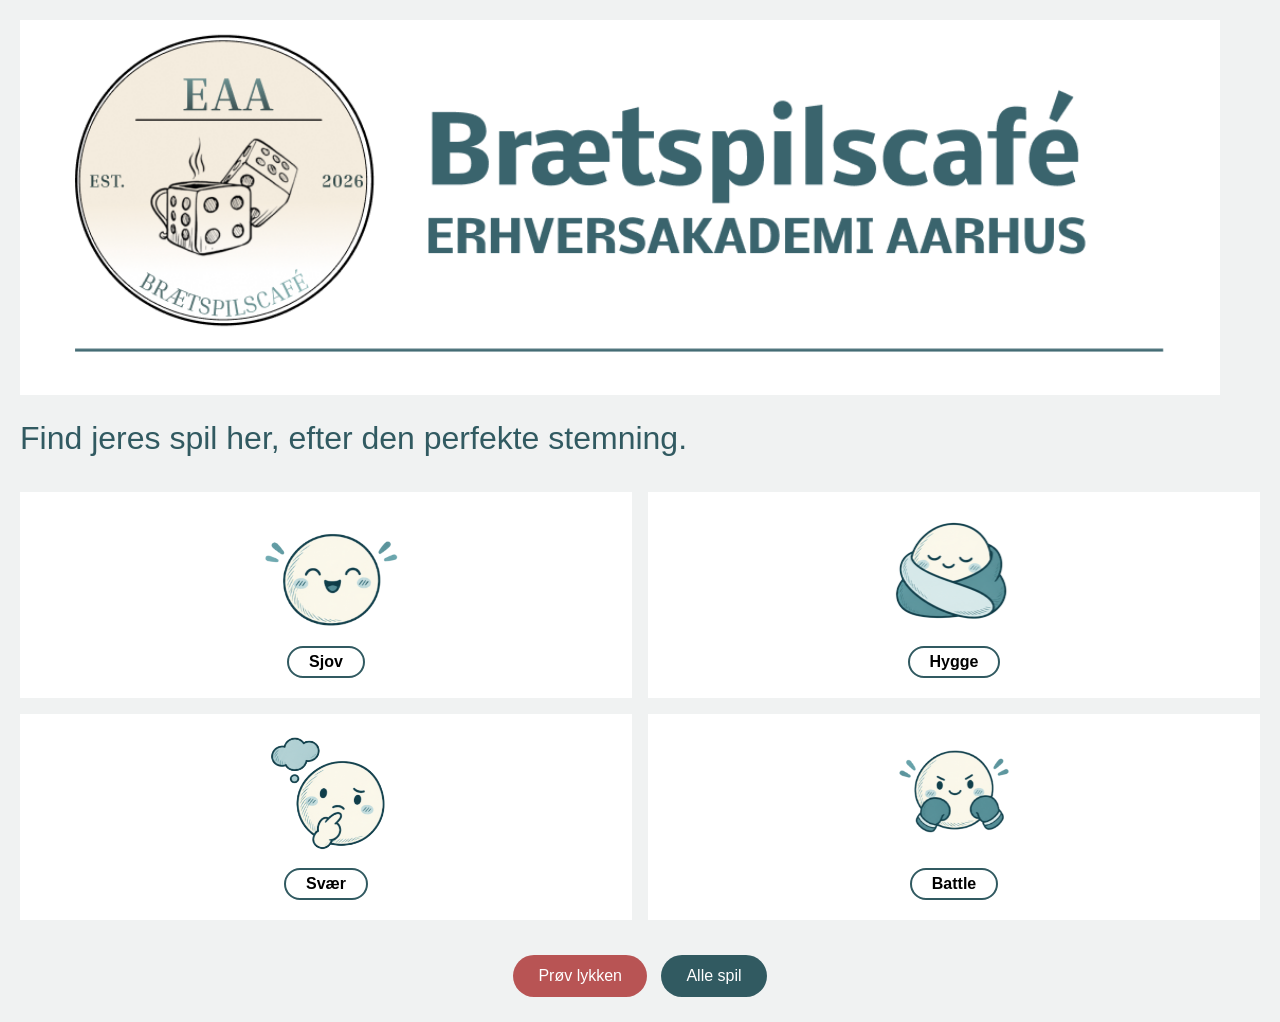
==== commit c3cde580: "laver alt om i kode" ====
--- a/index.html
+++ b/index.html
@@ -1,709 +1,56 @@
-<!doctype html>
+
+<!DOCTYPE html>
 <html lang="da">
-  <head>
-    <meta charset="UTF-8" />
-    <meta name="viewport" content="width=device-width, initial-scale=1" />
-    <meta
-      name="description"
-      content="Find et brætspil til din næste pause på Erhvervsakademi Aarhus."
-    />
-    <title>Brætspilscafé · EAA</title>
-    <link rel="preconnect" href="https://fonts.googleapis.com" />
-    <link rel="preconnect" href="https://fonts.gstatic.com" crossorigin />
-    <link
-      href="https://fonts.googleapis.com/css2?family=Nobile:wght@400;500;700&display=swap"
-      rel="stylesheet"
-    />
-    <link rel="stylesheet" href="css/style.css" />
-  </head>
-  <body>
-    <div class="app">
-      <main id="indhold">
-        <section class="page start-page" id="start">
-          <div class="start-intro">
-            <header class="start-brand">
-              <div>
-                <p>Brætspilscafé</p>
-                <small>ERHVERVSAKADEMI AARHUS</small>
-              </div>
-            </header>
-            <div class="start-divider"></div>
-            <div class="language-row">
-              <button type="button" class="small-button language-button">
-                ENG
-              </button>
-            </div>
-          </div>
-          <div class="start-actions">
-            <img
-              class="start-logo"
-              src="billeder/startside-logo.png"
-              alt="EAA Brætspilscafé – terninger og kaffe"
-            />
-            <a
-              class="button outline start-login"
-              href="#velkommen"
-              data-tekst="adgang"
-              >Log ind / gæst</a
-            >
-          </div>
-        </section>
 
-        <section class="page home-page" id="opdag" hidden>
-          <header class="brand">
-            <img src="billeder/logo.png" alt="EAA Brætspilscafé" />
-            <div>
-              <p>Brætspilscafé</p>
-              <small>ERHVERVSAKADEMI AARHUS</small>
-            </div>
-          </header>
-          <div class="account-row">
-            <small data-tekst="dinCafe">DIN SPILCAFÉ</small
-            ><a
-              class="button outline account-link"
-              href="#velkommen"
-              data-tekst="adgang"
-              >Log ind / gæst</a
-            >
-          </div>
-          <div class="home-intro">
-            <p class="eyebrow" data-tekst="pause">
-              EN PAUSE MED PLADS TIL FÆLLESSKAB
-            </p>
-            <button class="small-button language-button" type="button">
-              ENG
-            </button>
-          </div>
-          <h1 class="home-title">
-            <span data-tekst="pauseTitel">Tid til en pause?</span><br /><span
-              data-tekst="naesteSpil"
-              >Find jeres næste spil her.</span
-            >
-          </h1>
-          <form class="search" id="home-search" role="search">
-            <label class="sr-only" for="search-field" data-tekst="soegEfter"
-              >Søg efter spil</label
-            >
-            <input
-              type="search"
-              id="search-field"
-              placeholder="Søg efter dit yndlingsspil…"
-              data-placeholder="homePlaceholder"
-              autocomplete="off"
-            />
-            <button type="submit" data-tekst="soeg">Søg</button>
-          </form>
-          <h2 class="mood-question" data-tekst="humoerSporgsmaal">
-            Hvad er I i humør til?
-          </h2>
-          <div class="moods">
-            <button class="mood" type="button" data-mood="Sjov">
-              <img src="billeder/sjov.png" alt="" /><span data-tekst="Sjov"
-                >Sjov</span
-              >
-            </button>
-            <button class="mood" type="button" data-mood="Hygge">
-              <img src="billeder/hygge.png" alt="" /><span data-tekst="Hygge"
-                >Hygge</span
-              >
-            </button>
-            <button class="mood" type="button" data-mood="Svær">
-              <img src="billeder/svaer.png" alt="" /><span data-tekst="Svær"
-                >Svær</span
-              >
-            </button>
-            <button class="mood" type="button" data-mood="Battle">
-              <img src="billeder/battle.png" alt="" /><span data-tekst="Battle"
-                >Battle</span
-              >
-            </button>
-          </div>
-        </section>
+<head>
+  <meta charset="UTF-8">
+  <meta name="viewport" content="width=device-width, initial-scale=1.0">
+  <title>Brætspilscafé</title>
+  <link rel="stylesheet" href="css/style.css">
+</head>
 
-        <section class="page mood-page" id="humoer" hidden>
-          <a
-            class="small-button back mood-back"
-            href="#opdag"
-            data-tekst="tilbage"
-            >Tilbage</a
-          >
-          <div class="mood-heading">
-            <img id="mood-image" src="billeder/sjov.png" alt="" />
-            <h1 id="mood-title">Sjov</h1>
-          </div>
-          <ul class="card-grid" id="mood-games"></ul>
-          <a
-            class="text-link mood-more"
-            id="mood-more"
-            href="#alle-spil"
-            data-tekst="seAlle"
-            >Se alle spil</a
-          >
-        </section>
+<body>
 
-        <section class="page" id="alle-spil" hidden>
-          <h1 data-tekst="findSpil">Find jeres spil.</h1>
-          <p class="intro" data-tekst="lystTil">
-            Hvad har I lyst til at spille?
-          </p>
-          <form class="search" id="game-search" role="search">
-            <label
-              class="sr-only"
-              for="game-search-field"
-              data-tekst="soegEfter"
-              >Søg efter spil</label
-            >
-            <input
-              type="search"
-              id="game-search-field"
-              placeholder="Søg efter spil…"
-              data-placeholder="searchPlaceholder"
-              autocomplete="off"
-            />
-            <button type="submit" data-tekst="soeg">Søg</button>
-          </form>
-          <div class="quick-filters">
-            <button class="chip" id="reset-all" type="button" data-tekst="alle">
-              Alle
-            </button>
-            <button
-              class="chip"
-              id="quick-time"
-              type="button"
-              aria-pressed="false"
-              data-tekst="kortTid"
-            >
-              Højst 30 min.
-            </button>
-            <button
-              class="chip"
-              id="open-filters"
-              type="button"
-              data-tekst="vaelgFiltre"
-            >
-              Vælg filtre
-            </button>
-          </div>
-          <div class="filter-grid">
-            <label
-              ><span data-tekst="spillere">Antal spillere</span
-              ><select id="player-filter">
-                <option value="0" data-tekst="alleGrupper">
-                  Alle gruppestørrelser
-                </option>
-              </select></label
-            >
-            <label
-              ><span data-tekst="spiltype">Spiltype</span
-              ><select id="category-filter">
-                <option value="" data-tekst="alleTyper">Alle spiltyper</option>
-              </select></label
-            >
-          </div>
-          <p class="filter-note" id="active-filters"></p>
-          <h2 id="results-count" role="status" aria-live="polite"></h2>
-          <p class="sort-note" id="sort-note"></p>
-          <ul class="game-list" id="game-list"></ul>
-          <div class="empty-state panel" id="empty-state" hidden>
-            <h2 data-tekst="ingenResultater">Ingen spil matcher lige nu</h2>
-            <p data-tekst="proevIgen">
-              Prøv et andet søgeord eller fjern et filter.
-            </p>
-            <button
-              class="button"
-              id="empty-reset"
-              type="button"
-              data-tekst="visAlle"
-            >
-              Vis alle spil
-            </button>
-          </div>
-        </section>
+  <div class="forside">
 
-        <section class="page" id="spildetaljer" hidden>
-          <div class="detail-top">
-            <a
-              class="small-button back"
-              id="detail-back"
-              href="#alle-spil"
-              data-tekst="tilbage"
-              >Tilbage</a
-            ><button
-              class="heart"
-              id="detail-heart"
-              type="button"
-              aria-label="Gem spil"
-              data-label="gemSpil"
-              aria-pressed="false"
-            >
-              <img src="billeder/hjerte.svg" alt="" />
-            </button>
-          </div>
-          <div id="game-detail"></div>
-        </section>
+<div class="logo">
+  <img src="billeder/logo_2.png" alt="Brætspilscafé logo">
 
-        <section class="page luck-page" id="proev-lykken" hidden>
-          <p class="eyebrow" data-tekst="tilfaeldighed">
-            LAD TILFÆLDIGHEDEN BESTEMME
-          </p>
-          <h1 data-tekst="lykkeTitel">Prøv lykken.</h1>
-          <p class="intro" data-tekst="lykkeIntro">
-            Lad hjulet vælge jeres næste spil.
-          </p>
-          <div class="wheel-area">
-            <div class="wheel">
-              <img class="wheel-body" src="billeder/wheel-body.png" alt="" />
-              <img
-                id="luck-disc"
-                class="wheel-face"
-                src="billeder/wheel-face.png"
-                alt=""
-              />
-              <img
-                class="wheel-pointer"
-                src="billeder/wheel-pointer.png"
-                alt=""
-              />
-            </div>
-          </div>
-          <button
-            class="button spin-button"
-            id="luck-spin"
-            type="button"
-            data-tekst="drej"
-          >
-            Drej hjulet
-          </button>
-          <p class="small" data-tekst="sammeChance">
-            Alle 12 spil har samme chance.
-          </p>
-          <div
-            class="yellow-panel luck-result"
-            id="luck-result"
-            role="status"
-            aria-live="polite"
-          >
-            <h2 id="luck-title" data-tekst="monSpil">
-              Hvilket spil mon det bliver?
-            </h2>
-            <p id="luck-info" hidden></p>
-            <div id="luck-actions" hidden>
-              <button
-                class="button"
-                id="luck-book"
-                type="button"
-                data-tekst="bookSpil"
-              >
-                Book spillet</button
-              ><a
-                class="text-link"
-                id="luck-detail"
-                href="#alle-spil"
-                data-tekst="laesMere"
-                >Læs om spillet</a
-              >
-            </div>
-          </div>
-        </section>
+</div>
 
-        <section class="page" id="gemte" hidden>
-          <div class="two-buttons">
-            <a
-              class="button outline"
-              href="#mine-bookinger"
-              data-tekst="mineBookinger"
-              >Mine bookinger</a
-            ><a class="button outline" href="#profil" data-tekst="minProfil"
-              >Min profil</a
-            >
-          </div>
-          <h1 data-tekst="gemteSpil">Gemte spil</h1>
-          <p class="intro" data-tekst="gemIntro">
-            Tryk på hjertet ved et spil for at gemme det her.
-          </p>
-          <ul class="game-list" id="saved-games"></ul>
-          <div class="panel" id="saved-empty">
-            <h2 data-tekst="favoritPlads">Plads til jeres favoritter</h2>
-            <p data-tekst="favoritIntro">
-              Tryk på hjertet ved et spil. Så ligger det klar her, når I får
-              lyst til at spille.
-            </p>
-          </div>
-          <a class="button outline" href="#alle-spil" data-tekst="findFlere"
-            >Find flere spil</a
-          >
-        </section>
+    <h1> Find jeres spil her, efter den perfekte stemning.</h1>
 
-        <section class="page welcome-page" id="velkommen" hidden>
-          <div class="brand compact">
-            <img src="billeder/logo.png" alt="EAA" />
-            <div>
-              <p>Brætspilscafé</p>
-              <small>ERHVERVSAKADEMI AARHUS</small>
-            </div>
-          </div>
-          <img class="welcome-mood" src="billeder/hygge.png" alt="" />
-          <h1 data-tekst="velkommen">Velkommen i spilcaféen.</h1>
-          <p data-tekst="kontoIntro">
-            Log ind eller fortsæt som gæst for at gemme dine favoritter og booke
-            et spil.
-          </p>
-          <a class="button" href="#login" data-tekst="logInd">Log ind</a>
-          <button
-            class="button outline guest-button"
-            type="button"
-            data-tekst="fortsaetGaest"
-          >
-            Fortsæt som gæst
-          </button>
-          <p class="small" data-tekst="gaestInfo">
-            Du kan også gemme og booke som gæst.
-          </p>
-          <a class="button outline" href="#opdag" data-tekst="tilbageSpil"
-            >Tilbage til spillene</a
-          >
-        </section>
 
-        <section class="page" id="login" hidden>
-          <a
-            class="button outline back-link"
-            href="#velkommen"
-            data-tekst="tilbage"
-            >Tilbage</a
-          >
-          <div class="brand compact">
-            <img src="billeder/logo.png" alt="EAA" />
-            <div>
-              <p>Brætspilscafé</p>
-              <small>ERHVERVSAKADEMI AARHUS</small>
-            </div>
-          </div>
-          <h1 data-tekst="velkommenTilbage">Velkommen tilbage</h1>
-          <p data-tekst="loginIntro">
-            Log ind for at samle dine favoritter og bookinger ét sted.
-          </p>
-          <form id="login-form" class="stack-form">
-            <label
-              >E-mail<input
-                type="email"
-                id="login-email"
-                autocomplete="email"
-                placeholder="Din e-mail"
-                data-placeholder="loginEmail"
-                required
-            /></label>
-            <label
-              ><span data-tekst="adgangskode">Adgangskode</span
-              ><input
-                type="password"
-                id="login-password"
-                autocomplete="off"
-                placeholder="Din adgangskode"
-                data-placeholder="loginKode"
-                required
-                minlength="4"
-            /></label>
-            <p class="small" data-tekst="lokaltLogin">
-              Øvelseslogin: Brug et opdigtet login. Adgangskoden bliver ikke
-              gemt.
-            </p>
-            <button class="button" type="submit" data-tekst="logInd">
-              Log ind
-            </button>
-          </form>
-          <button
-            class="button outline guest-button"
-            type="button"
-            data-tekst="fortsaetGaest"
-          >
-            Fortsæt som gæst
-          </button>
-        </section>
+    <div class="stemninger">
 
-        <section class="page" id="profil" hidden>
-          <a class="button outline back-link" href="#gemte" data-tekst="tilbage"
-            >Tilbage</a
-          >
-          <div class="avatar" id="profile-avatar">G</div>
-          <h1 id="profile-title">Hej, gæst</h1>
-          <p id="profile-info"></p>
-          <div class="panel">
-            <h2 data-tekst="spillepause">Klar til en spillepause?</h2>
-            <p data-tekst="profilIntro">
-              Find dine gemte spil og hold styr på, hvornår I skal spille.
-            </p>
-          </div>
-          <a class="button" href="#mine-bookinger" data-tekst="mineBookinger"
-            >Mine bookinger</a
-          ><a class="button outline" href="#gemte" data-tekst="gemteSpil"
-            >Gemte spil</a
-          >
-          <div class="yellow-panel" id="profile-login">
-            <h2 data-tekst="harKonto">Har du allerede en konto?</h2>
-            <p data-tekst="kontoFortsaet">
-              Log ind og fortsæt med dine valgte spil.
-            </p>
-            <a class="button outline" href="#login" data-tekst="logInd"
-              >Log ind</a
-            >
-          </div>
-          <button
-            class="button outline"
-            id="logout"
-            type="button"
-            data-tekst="logUd"
-          >
-            Log ud
-          </button>
-        </section>
+      <div class="humor">
+        <img src="billeder/sjov.png" alt="Sjov">
+        <p>Sjov</p>
+      </div>
 
-        <section class="page" id="booking" hidden>
-          <a
-            class="small-button back"
-            id="booking-back"
-            href="#alle-spil"
-            data-tekst="tilbage"
-            >Tilbage</a
-          >
-          <h1 data-tekst="bookTitel">Book jeres spil</h1>
-          <p data-tekst="bookIntro">Vælg, hvornår I vil spille.</p>
-          <div class="yellow-panel">
-            <p class="eyebrow" data-tekst="valgtSpil">JERES SPIL</p>
-            <h2 id="booking-game-name"></h2>
-            <p id="booking-duration"></p>
-            <p class="small" id="booking-person"></p>
-          </div>
-          <form id="booking-form" class="stack-form">
-            <label
-              ><span class="field-heading" data-tekst="vaelgDato"
-                >Vælg dato</span
-              ><input id="booking-date" type="date" required
-            /></label>
-            <label
-              ><span class="field-heading" data-tekst="vaelgTid"
-                >Vælg tidspunkt</span
-              ><select id="booking-time" required>
-                <option value="">Vælg tidspunkt</option>
-              </select></label
-            >
-            <div class="panel">
-              <small data-tekst="ditValg">Dit valg</small>
-              <p id="booking-selection"></p>
-            </div>
-            <p class="form-error" id="booking-error" role="alert"></p>
-            <button
-              class="button"
-              type="submit"
-              id="booking-save"
-              data-tekst="bekraeft"
-            >
-              Bekræft booking
-            </button>
-          </form>
-          <p class="small" data-tekst="bookingInfo">
-            Du kan ændre eller aflyse under Mine bookinger.
-          </p>
-          <p class="small" data-tekst="lokalBooking">
-            Bookingen gemmes på denne enhed. Caféens reservationssystem er ikke
-            tilsluttet.
-          </p>
-        </section>
+      <div class="humor">
+        <img src="billeder/hygge.png" alt="Hygge">
+        <p>Hygge</p>
+      </div>
 
-        <section class="page" id="bekraeftet" hidden>
-          <div class="confirmation-mark" aria-hidden="true">✓</div>
-          <h1 data-tekst="bookingGemt">Dit spil er booket</h1>
-          <div class="yellow-panel" id="booking-confirmation"></div>
-          <a class="button" href="#mine-bookinger" data-tekst="mineBookinger"
-            >Mine bookinger</a
-          ><a class="button outline" href="#opdag" data-tekst="tilbageSpil"
-            >Tilbage til spillene</a
-          >
-        </section>
+      <div class="humor">
+        <img src="billeder/svaer.png" alt="Svær">
+        <p>Svær</p>
+      </div>
 
-        <section class="page" id="mine-bookinger" hidden>
-          <div class="two-buttons">
-            <a class="button outline" href="#gemte" data-tekst="tilbage"
-              >Tilbage</a
-            ><a class="button outline" href="#profil" data-tekst="minProfil"
-              >Min profil</a
-            >
-          </div>
-          <h1 data-tekst="mineBookinger">Mine bookinger</h1>
-          <p data-tekst="bookingOversigt">
-            Her finder du jeres næste spillepauser.
-          </p>
-          <div id="booking-list"></div>
-          <div class="panel" id="booking-empty">
-            <h2 data-tekst="ingenBookinger">Ingen bookinger endnu</h2>
-            <p data-tekst="bookFind">
-              Find et spil, vælg et tidspunkt, og saml vennerne til en pause.
-            </p>
-            <a class="button" href="#alle-spil" data-tekst="findEtSpil"
-              >Find et spil</a
-            >
-          </div>
-        </section>
-        <noscript
-          ><p>Aktivér JavaScript for at søge og filtrere spillene.</p></noscript
-        >
-      </main>
-      <nav class="bottom-nav" aria-label="Hovedmenu" data-label="hovedmenu">
-        <a href="#opdag" data-page="opdag" aria-label="Opdag" data-label="opdag"
-          ><img src="billeder/opdag.svg" alt="" /><span
-            class="sr-only"
-            data-tekst="opdag"
-            >Opdag</span
-          ></a
-        >
-        <a
-          href="#proev-lykken"
-          data-page="proev-lykken"
-          aria-label="Prøv lykken"
-          data-label="lykkeTitel"
-          ><img src="billeder/lykke.svg" alt="" /><span
-            class="sr-only"
-            data-tekst="lykkeTitel"
-            >Prøv lykken</span
-          ></a
-        >
-        <a
-          href="#alle-spil"
-          data-page="alle-spil"
-          aria-label="Søg"
-          data-label="soeg"
-          ><img src="billeder/soeg.svg" alt="" /><span
-            class="sr-only"
-            data-tekst="soeg"
-            >Søg</span
-          ></a
-        >
-        <a
-          href="#gemte"
-          data-page="gemte"
-          aria-label="Gemte spil"
-          data-label="gemteSpil"
-          ><img src="billeder/gemte.svg" alt="" /><span
-            class="sr-only"
-            data-tekst="gemteSpil"
-            >Gemte spil</span
-          ></a
-        >
-      </nav>
+      <div class="humor">
+        <img src="billeder/battle.png" alt="Battle">
+        <p>Battle</p>
+      </div>
+
     </div>
 
-    <dialog
-      id="filter-dialog"
-      class="filter-dialog"
-      aria-labelledby="filter-title"
-    >
-      <form id="filter-form">
-        <div class="dialog-heading">
-          <h2 id="filter-title" data-tekst="vaelgFiltre">Vælg filtre</h2>
-          <button
-            class="button outline"
-            type="button"
-            id="close-filters"
-            data-tekst="luk"
-          >
-            Luk
-          </button>
-        </div>
-        <p data-tekst="filterIntro">Vælg de krav, spillet skal opfylde.</p>
-        <label class="check-row"
-          ><input type="checkbox" id="time-enabled" /><span
-            data-tekst="begraensTid"
-            >Begræns spilletiden</span
-          ></label
-        >
-        <label class="time-row"
-          ><span id="time-output">Alle spilletider</span
-          ><input
-            id="time-filter"
-            type="range"
-            min="15"
-            max="180"
-            step="5"
-            value="30"
-        /></label>
-        <p class="small" data-tekst="tidForklaring">
-          Filteret bruger den længste tid i spillets tidsinterval.
-        </p>
-        <fieldset>
-          <legend data-tekst="spiltype">Spiltype</legend>
-          <div class="category-options" id="category-options"></div>
-        </fieldset>
-        <div class="filter-grid">
-          <label
-            ><span data-tekst="regelniveau">Regelniveau</span
-            ><select id="level-filter">
-              <option value="" data-tekst="alleNiveauer">Alle niveauer</option>
-              <option value="Let">Let</option>
-              <option value="Middel">Middel</option>
-              <option value="Svær">Svær</option>
-            </select></label
-          ><label
-            ><span data-tekst="plads">Pladsbehov</span
-            ><select id="space-filter">
-              <option value="" data-tekst="alleBorde">
-                Alle bordstørrelser
-              </option>
-              <option value="Lille">Lille</option>
-              <option value="Mellem">Mellem</option>
-              <option value="Stor">Stor</option>
-            </select></label
-          >
-        </div>
-        <label
-          ><span data-tekst="sorter">Sortér efter</span
-          ><select id="sort-order">
-            <option value="titel-az" data-tekst="titelAz">Titel A–Å</option>
-            <option value="titel-za" data-tekst="titelZa">Titel Å–A</option>
-            <option value="tid-kort" data-tekst="tidKort">
-              Korteste spilletid
-            </option>
-            <option value="tid-lang" data-tekst="tidLang">
-              Længste spilletid
-            </option>
-          </select></label
-        >
-        <button class="button" type="submit" data-tekst="visSpil">
-          Vis spil</button
-        ><button
-          class="button outline"
-          id="clear-filters"
-          type="button"
-          data-tekst="nulstil"
-        >
-          Nulstil filtre
-        </button>
-      </form>
-    </dialog>
-    <dialog id="cancel-dialog" aria-labelledby="cancel-title">
-      <h2 id="cancel-title" data-tekst="aflysTitel">Aflys booking?</h2>
-      <p id="cancel-game"></p>
-      <p data-tekst="aflysIntro">Bookingen fjernes fra denne enhed.</p>
-      <button
-        type="button"
-        class="button outline"
-        id="keep-booking"
-        data-tekst="behold"
-      >
-        Behold booking</button
-      ><button
-        type="button"
-        class="button"
-        id="confirm-cancel"
-        data-tekst="aflys"
-      >
-        Aflys booking
-      </button>
-    </dialog>
-    <p class="toast" id="toast" role="status" aria-live="polite" hidden></p>
-    <script src="js/spil.js"></script>
-    <script src="js/sprog.js"></script>
-    <script src="js/konto.js"></script>
-    <script src="js/script.js"></script>
-    <script src="js/lykkehjul.js"></script>
-    <script src="js/booking.js"></script>
-  </body>
+    <div class="knapper">
+      <a href="lykkehjul.html">Prøv lykken</a>
+      <a href="alle-spil.html">Alle spil</a>
+    </div>
+
+  </div>
+
+</body>
 </html>
--- a/css/style.css
+++ b/css/style.css
@@ -1,4 +1,4 @@
-/* Farverne kommer fra Prototype Boss i Figma. */
+Farverne 
 :root {
   --teal: #3a646d;
   --yellow: #f4ebc0;
@@ -11,1072 +11,89 @@
 * {
   box-sizing: border-box;
 }
+
+
+@import url('https://fonts.googleapis.com/css2?family=Inter:wght@400;600;700&family=Nobile:wght@400;700&display=swap');
+
 body {
   margin: 0;
-  background: #f0f3f3;
-  color: var(--teal);
-  font-family: Nobile, Arial, sans-serif;
-  font-size: 14px;
-  line-height: 1.6;
+  background-color: #f0f2f2;
+  font-family: 'Inter', sans-serif;
+  color: #315a61;
 }
-button,
-input,
-select {
-  font: inherit;
-  color: inherit;
+
+.forside {
+  padding: 20px;
 }
-button,
-a,
-input,
-select {
-  -webkit-tap-highlight-color: transparent;
+
+h1 {
+  font-family: 'Nobile', sans-serif;
+  font-size: 32px;
+  font-weight: 400;
+  margin-bottom: 35px;
 }
-button,
-a {
-  touch-action: manipulation;
+
+h2 {
+  font-family: 'Nobile', sans-serif;
+  font-size: 21px;
 }
-button {
-  cursor: pointer;
-}
-a {
-  color: inherit;
-  text-decoration: none;
-}
-button:focus-visible,
-a:focus-visible,
-input:focus-visible,
-select:focus-visible {
-  outline: 3px solid var(--accent);
-  outline-offset: 3px;
-}
-[hidden] {
-  display: none !important;
-}
-.sr-only {
-  position: absolute;
-  width: 1px;
-  height: 1px;
-  margin: -1px;
-  padding: 0;
-  overflow: hidden;
-  clip-path: inset(50%);
-  white-space: nowrap;
-  border: 0;
-}
-h1,
-h2,
-h3,
-p {
-  margin: 0;
-}
-h1 {
-  font-size: 32px;
-  line-height: 1.25;
-  font-weight: 700;
-  margin-bottom: 18px;
-}
-h2 {
-  font-size: 23px;
-  line-height: 1.3;
-  margin-bottom: 12px;
-}
-h3 {
-  font-size: 20px;
-  line-height: 1.35;
-}
-p {
-  margin-bottom: 16px;
-}
-small,
-.small {
-  font-size: 11px;
-  line-height: 1.55;
-}
-.eyebrow {
-  font-size: 10px;
-  font-weight: 700;
-  line-height: 1.4;
-}
-.app {
-  width: 100%;
-  max-width: 440px;
-  height: 100svh;
-  margin: auto;
-  background: white;
-  display: flex;
-  flex-direction: column;
-  overflow: hidden;
-}
-main {
-  flex: 1;
-  min-height: 0;
-  overflow: auto;
-  overscroll-behavior: contain;
-  scrollbar-width: thin;
-}
-.page {
-  padding: 24px 22px 32px;
-  min-height: 100%;
-}
-.intro {
-  margin-bottom: 16px;
-}
-.button,
-.small-button,
-.chip {
-  display: inline-flex;
-  align-items: center;
-  justify-content: center;
-  text-align: center;
-  border: 1.5px solid var(--yellow);
-  border-radius: 28px;
-  background: var(--teal);
-  color: var(--yellow);
-  font-size: 16px;
-  font-weight: 700;
-  line-height: 1.3;
-  min-height: 46px;
-  padding: 10px 16px;
-}
-.button {
-  width: 100%;
-  margin: 0 0 18px;
-}
-.button:disabled {
-  opacity: 0.5;
-  cursor: default;
-}
-.outline {
-  background: white;
-  border-color: var(--teal);
-  color: var(--teal);
-}
-.small-button {
-  min-height: 34px;
-  padding: 5px 14px;
-}
-.back {
-  margin-bottom: 14px;
-}
-.back-link {
-  width: auto;
-}
-.chip {
-  min-height: 36px;
-  background: white;
-  border-color: var(--teal);
-  color: var(--teal);
-  padding: 6px 15px;
-}
-.chip[aria-pressed="true"],
-.chip.active {
-  background: var(--teal);
-  color: var(--yellow);
-  border-color: var(--yellow);
-}
-.text-link {
-  text-decoration: underline;
-  text-underline-offset: 4px;
-}
-.panel,
-.yellow-panel {
-  border-radius: 20px;
-  padding: 20px;
-  margin: 18px 0;
-  background: var(--paper);
-}
-.yellow-panel {
-  background: var(--yellow);
-}
-.panel p:last-child,
-.yellow-panel p:last-child,
-.panel .button:last-child,
-.yellow-panel .button:last-child {
-  margin-bottom: 0;
-}
-.two-buttons {
-  display: flex;
-  gap: 12px;
-  margin-bottom: 12px;
-}
-.two-buttons .button {
-  font-size: 15px;
-}
-.brand {
-  height: 112px;
-  display: flex;
-  gap: 12px;
-  align-items: center;
-}
-.brand img {
-  width: 102px;
-  height: 102px;
-  object-fit: contain;
-  flex-shrink: 0;
-}
-.brand p {
-  font-weight: 700;
-  font-size: 29px;
-  line-height: 36px;
-  letter-spacing: -0.8px;
-  white-space: nowrap;
-  margin: 0 0 4px;
-}
-.brand small {
-  font-size: 12px;
-  font-weight: 700;
-  white-space: nowrap;
-}
-.brand.compact {
-  height: 80px;
-  gap: 16px;
-  margin-bottom: 22px;
-}
-.brand.compact img {
-  width: 68px;
-  height: 68px;
-}
-.brand.compact p {
-  font-size: 23px;
-  letter-spacing: -0.5px;
-  line-height: 30px;
-}
-.brand.compact small {
-  font-size: 10px;
-  font-weight: 400;
-}
-.account-row {
-  display: flex;
-  align-items: center;
-  justify-content: space-between;
-  gap: 12px;
-  margin: 15px 0;
-  padding-bottom: 15px;
-  border-bottom: 1px solid var(--blue);
-}
-.account-row .button {
-  min-height: 34px;
-  padding: 5px 14px;
-  width: 200px;
-  margin: 0;
-}
-.home-intro {
-  display: flex;
-  align-items: center;
-  justify-content: space-between;
-  min-height: 32px;
-  margin: 0 0 12px;
-  gap: 8px;
-}
-.home-intro .eyebrow {
-  font-size: 9px;
-  margin: 0;
-}
-.language-button {
-  font-size: 16px;
-  min-height: 32px;
-  min-width: 62px;
-  padding: 4px 11px;
-}
-.home-title {
-  font-size: 29px;
-  font-weight: 400;
-  line-height: 38px;
-  letter-spacing: -0.6px;
-  margin: 0 0 20px;
-  color: var(--muted);
-}
-.search {
-  display: flex;
-  align-items: center;
-  border: 1.5px solid var(--teal);
-  border-radius: 26px;
-  background: white;
-  padding: 4px 5px;
-  gap: 5px;
-  height: 48px;
-  margin-bottom: 16px;
-}
-.search input {
-  border: 0;
-  background: none;
-  min-width: 0;
-  flex: 1;
-  width: 100%;
-  font-size: 14px;
-  padding: 3px 0;
-}
-.search input::placeholder {
-  color: var(--muted);
-  opacity: 1;
-}
-.search button {
-  border: 1.5px solid var(--yellow);
-  border-radius: 24px;
-  background: var(--teal);
-  color: var(--yellow);
-  font-size: 15px;
-  font-weight: 700;
-  min-width: 78px;
-  height: 38px;
-}
-.mood-question {
-  font-size: 17px;
-  line-height: 23px;
-  margin: 0 0 16px;
-}
-.moods {
+
+.stemninger {
   display: grid;
   grid-template-columns: 1fr 1fr;
   gap: 16px;
-  margin: 0;
 }
-.mood {
-  height: 180px;
-  border: 0;
-  background: white;
-  display: flex;
-  flex-direction: column;
-  align-items: center;
-  justify-content: center;
-  gap: 6px;
-  padding: 0;
+
+.humor {
+  background-color: white;
+  text-align: center;
+  padding: 20px;
 }
-.mood img {
-  width: auto;
-  height: 127px;
+
+.humor img {
+  height: 120px;
   max-width: 100%;
   object-fit: contain;
 }
-.mood span,
-.mood-heading h1 {
-  min-width: 100px;
-  border: 1.6px solid var(--teal);
-  border-radius: 28px;
-  color: var(--ink);
-  font-size: 17px;
-  font-weight: 700;
-  line-height: 22px;
-  padding: 4px 14px;
+
+.humor p {
+  color: black;
+  font-weight: bold;
+  border: 2px solid #315a61;
+  border-radius: 25px;
+  padding: 5px 20px;
+  width: fit-content;
+  margin: 10px auto 0;
+}
+
+.knapper {
   text-align: center;
+  margin-top: 30px;
 }
-.mood img {
-  transition: transform 0.2s;
+
+.knapper a {
+  display: inline-block;
+  background-color: #315a61;
+  color: white;
+  padding: 12px 25px;
+  margin: 5px;
+  border-radius: 25px;
+  text-decoration: none;
+  font-weight: bold;
+  font:100% 'Nobile', sans-serif;
 }
-.mood:hover img {
-  transform: translateY(-3px);
+
+.knapper a:first-child {
+  background-color: #b85454;
 }
-.page.start-page {
-  padding: 0;
+
+.knapper a:last-child {
+  background-color: #315a61;
 }
-.start-intro {
-  display: flex;
-  flex-direction: column;
-  gap: 15px;
-  padding: 24px 22px;
+
+
+.logo img {
+  width: 1200px;
 }
-.start-brand {
-  display: flex;
-  align-items: flex-end;
-  height: 112px;
-}
-.start-brand > div {
-  width: 75.25%;
-  text-align: right;
-  white-space: nowrap;
-}
-.start-brand p {
-  font-size: 29px;
-  font-weight: 700;
-  line-height: 36px;
-  margin-bottom: 3px;
-}
-.start-brand small {
-  display: block;
-  font-size: 13px;
-  line-height: 18px;
-  font-weight: 700;
-}
-.start-divider {
-  height: 1px;
-  background: var(--blue);
-}
-.language-row {
-  display: flex;
-  justify-content: flex-end;
-  height: 32px;
-}
-.start-page .language-button {
-  font-size: 15px;
-}
-.start-actions {
-  display: flex;
-  flex-direction: column;
-  gap: 17.56px;
-}
-.start-logo {
-  display: block;
-  width: 96.71%;
-  height: auto;
-  margin: 0;
-}
-.start-login {
-  height: 55px;
-  margin: 0;
-  border-width: 1.55px;
-  border-radius: 25px;
-  font-size: 15.5px;
-}
-@media (max-width: 390px) {
-  .start-brand p {
-    font-size: 26px;
-  }
-  .start-brand small {
-    font-size: 11px;
-  }
-}
-.bottom-nav {
-  display: flex;
-  align-items: center;
-  background: var(--teal);
-  height: 100px;
-  min-height: 100px;
-  padding-bottom: max(14px, env(safe-area-inset-bottom));
-  z-index: 3;
-}
-.bottom-nav a {
-  flex: 1;
-  height: 76px;
-  display: flex;
-  align-items: center;
-  justify-content: center;
-  position: relative;
-}
-.bottom-nav a[aria-current="page"]::after {
-  content: "";
-  width: 6px;
-  height: 6px;
-  border-radius: 50%;
-  background: var(--yellow);
-  position: absolute;
-  bottom: 4px;
-}
-.bottom-nav a:hover {
-  background: #ffffff0a;
-}
-.bottom-nav img {
-  display: block;
-  flex-shrink: 0;
-}
-.mood-page {
-  padding: 16px 12px 30px;
-  position: relative;
-}
-.mood-back {
-  position: absolute;
-  left: 17px;
-  top: 30px;
-  z-index: 1;
-}
-.mood-heading {
-  height: 210px;
-  display: flex;
-  flex-direction: column;
-  align-items: center;
-  justify-content: center;
-  gap: 12px;
-}
-.mood-heading img {
-  height: 127px;
-  width: auto;
-  max-width: 190px;
-  object-fit: contain;
-}
-.mood-heading h1 {
-  margin: 0;
-}
-.card-grid {
-  padding: 0;
-  list-style: none;
-  display: grid;
-  grid-template-columns: 1fr 1fr;
-  gap: 14px 12px;
-  margin: 15px 0 0;
-}
-.mood-card {
-  min-height: 272px;
-  border: 1px solid #e5e5e5;
-  border-radius: 36px;
-  box-shadow: 0 4px 3px #0004;
-  position: relative;
-  padding: 14px 10px 12px;
-  min-width: 0;
-  color: var(--ink);
-}
-.mood-card:last-child:nth-child(odd) {
-  grid-column: 1/-1;
-  justify-self: center;
-  width: calc(50% - 6px);
-}
-.mood-card .cover {
-  display: block;
-  width: 100%;
-  height: 136px;
-  object-fit: contain;
-  margin: 0 0 2px;
-}
-.mood-card .stars {
-  display: block;
-  margin-bottom: 0;
-}
-.mood-card h2 {
-  font-size: 17px;
-  line-height: 22px;
-  margin: 0 0 5px;
-}
-.mood-card p {
-  font-size: 12px;
-  line-height: 17px;
-  margin: 0;
-}
-.mood-card .heart {
-  position: absolute;
-  right: 8px;
-  top: 8px;
-  background: white;
-  border-radius: 50%;
-}
-.mood-card .game-link {
-  display: block;
-}
-.mood-more {
-  display: block;
-  text-align: center;
-  font-size: 12px;
-  margin-top: 25px;
-}
-.heart {
-  border: 0;
-  background: transparent;
-  padding: 0;
-  width: 42px;
-  height: 42px;
-  display: inline-flex;
-  align-items: center;
-  justify-content: center;
-  flex-shrink: 0;
-  border-radius: 50%;
-  position: relative;
-}
-.heart img {
-  display: block;
-}
-.heart[aria-pressed="true"] {
-  background: var(--yellow);
-}
-.heart[aria-pressed="true"]::after {
-  content: "♥";
-  position: absolute;
-  color: var(--teal);
-  font-size: 27px;
-  line-height: 1;
-}
-.heart[aria-pressed="true"] img {
-  visibility: hidden;
-}
-.quick-filters {
-  display: flex;
-  flex-wrap: wrap;
-  gap: 7px;
-  margin: 0 0 18px;
-}
-.filter-grid {
-  display: grid;
-  grid-template-columns: 1fr 1fr;
-  gap: 10px;
-  margin-bottom: 12px;
-}
-label {
-  display: block;
-  font-size: 12px;
-}
-label > span {
-  display: block;
-  font-size: 11px;
-  font-weight: 700;
-  margin-bottom: 5px;
-}
-input:not([type="checkbox"]):not([type="range"]):not([type="search"]),
-select {
-  width: 100%;
-  min-height: 46px;
-  border: 1px solid var(--blue);
-  border-radius: 10px;
-  background: white;
-  padding: 10px;
-  font-size: 12px;
-}
-input[type="range"] {
-  accent-color: var(--teal);
-  width: 100%;
-}
-input[type="checkbox"] {
-  accent-color: var(--teal);
-  width: 19px;
-  height: 19px;
-  flex-shrink: 0;
-}
-.filter-note {
-  font-size: 11px;
-  margin: 0 0 10px;
-}
-.filter-note:empty {
-  display: none;
-}
-.sort-note {
-  font-size: 11px;
-  margin: 14px 0 12px;
-}
-.game-list {
-  list-style: none;
-  padding: 0;
-  margin: 0;
-}
-.game-row {
-  display: flex;
-  gap: 12px;
-  border-bottom: 1px solid var(--blue);
-  min-height: 97px;
-  padding: 13px 0;
-  align-items: center;
-}
-.row-cover {
-  width: 68px;
-  height: 72px;
-  background: var(--paper);
-  border-radius: 9px;
-  object-fit: contain;
-  flex-shrink: 0;
-}
-.row-text {
-  flex: 1;
-  min-width: 0;
-}
-.row-text h3 {
-  font-size: 16px;
-  line-height: 22px;
-  color: var(--ink);
-  margin: 0 0 3px;
-}
-.row-text p {
-  font-size: 11px;
-  line-height: 17px;
-  margin: 0;
-}
-.row-actions {
-  width: 62px;
-  display: flex;
-  flex-direction: column;
-  align-items: center;
-  gap: 3px;
-}
-.book-small {
-  font-size: 12px;
-  font-weight: 700;
-  background: var(--paper);
-  border: 1px solid var(--blue);
-  padding: 4px 9px;
-  border-radius: 20px;
-  min-height: 30px;
-}
-.detail-top {
-  display: flex;
-  align-items: center;
-  justify-content: space-between;
-  margin-bottom: 12px;
-}
-.detail-top .back {
-  margin: 0;
-}
-.detail-category {
-  font-size: 12px;
-  margin: 0 0 10px;
-}
-.detail-image {
-  width: 100%;
-  height: 180px;
-  border: 1px solid #e5e5e5;
-  border-radius: 24px;
-  display: flex;
-  align-items: center;
-  justify-content: center;
-  margin: 16px 0 12px;
-}
-.detail-image img {
-  height: 170px;
-  width: auto;
-  max-width: 100%;
-  object-fit: contain;
-}
-.detail-description {
-  color: var(--ink);
-  margin-bottom: 14px;
-}
-.facts {
-  display: grid;
-  grid-template-columns: 1fr 1fr;
-  gap: 12px;
-  margin: 0 0 12px;
-}
-.facts > div {
-  border-radius: 13px;
-  background: var(--paper);
-  padding: 7px 10px;
-}
-.facts dt {
-  font-size: 11px;
-  font-weight: 700;
-  margin-bottom: 3px;
-}
-.facts dd {
-  font-size: 12px;
-  line-height: 18px;
-  color: var(--ink);
-  margin: 0;
-}
-.equipment {
-  margin: 10px 0 18px;
-}
-.equipment strong {
-  display: block;
-  font-size: 12px;
-}
-.equipment p {
-  color: var(--ink);
-  font-size: 13px;
-  margin: 0;
-}
-.data-note {
-  font-size: 11px;
-  line-height: 17px;
-  margin-bottom: 15px;
-}
-.luck-page {
-  text-align: center;
-  padding-top: 34px;
-}
-.luck-page .eyebrow {
-  margin-bottom: 12px;
-}
-.luck-page h1 {
-  font-size: 34px;
-  margin-bottom: 12px;
-}
-.luck-page .intro {
-  font-size: 15px;
-  margin-bottom: 0;
-}
-.wheel-area {
-  height: 365px;
-  overflow: hidden;
-  display: flex;
-  align-items: center;
-  justify-content: center;
-  margin: 12px 0 15px;
-}
-.wheel {
-  width: 320px;
-  height: 333px;
-  position: relative;
-  flex-shrink: 0;
-}
-/* Figma-eksporten har luft til skyggen. Fladens hvide hjørner bliver klippet væk. */
-.wheel-body {
-  display: block;
-  width: 354px;
-  height: 361px;
-  position: absolute;
-  left: -17px;
-  top: -8px;
-}
-.wheel-face {
-  position: absolute;
-  width: 320px;
-  height: 320px;
-  left: 0;
-  top: 0;
-  transform-origin: 50% 50%;
-  clip-path: circle(146px at 160px 160px);
-  mask-image: radial-gradient(circle, transparent 28px, black 29px);
-}
-.wheel-pointer {
-  position: absolute;
-  width: 27px;
-  height: 42px;
-  left: calc(50% - 13.5px);
-  top: -8px;
-  clip-path: polygon(3% 0, 97% 0, 97% 45%, 50% 99%, 3% 45%);
-}
-.spin-button {
-  width: 166px;
-  margin: 0 auto 12px;
-}
-.luck-result {
-  padding: 18px;
-  margin: 14px 0 0;
-}
-.luck-result h2 {
-  font-size: 21px;
-  margin: 0;
-}
-.luck-result p {
-  font-size: 12px;
-  margin-top: 10px;
-}
-#luck-actions {
-  margin-top: 15px;
-}
-#luck-actions .button {
-  margin-bottom: 10px;
-}
-.welcome-mood {
-  display: block;
-  height: 100px;
-  width: auto;
-  margin: 22px auto;
-}
-.welcome-page h1 {
-  max-width: 310px;
-}
-.stack-form {
-  display: flex;
-  flex-direction: column;
-  gap: 16px;
-  margin: 18px 0;
-}
-.stack-form label {
-  font-size: 12px;
-}
-.stack-form label input,
-.stack-form label select {
-  display: block;
-  margin-top: 8px;
-  font-size: 14px;
-  min-height: 52px;
-}
-.stack-form .button {
-  margin-bottom: 0;
-}
-.stack-form .panel {
-  margin: 0;
-}
-.stack-form .small {
-  margin: 0;
-}
-.field-heading {
-  font-size: 23px;
-  font-weight: 700;
-  line-height: 30px;
-  margin: 0 0 14px;
-}
-.form-error {
-  color: #9d342d;
-  font-size: 12px;
-  margin: 0;
-}
-.form-error:empty {
-  display: none;
-}
-.avatar {
-  height: 80px;
-  width: 80px;
-  border-radius: 50%;
-  display: grid;
-  place-items: center;
-  background: var(--yellow);
-  font-size: 34px;
-  font-weight: 700;
-  margin: 0 auto 15px;
-}
-.confirmation-mark {
-  height: 90px;
-  width: 90px;
-  border-radius: 50%;
-  background: var(--yellow);
-  display: grid;
-  place-items: center;
-  font-size: 50px;
-  margin: 50px auto 25px;
-}
-.booking-card {
-  padding: 20px;
-  background: var(--paper);
-  border-radius: 20px;
-  margin: 18px 0;
-}
-.booking-card .two-buttons {
-  margin: 15px 0 0;
-}
-.booking-card .button {
-  margin: 0;
-}
-dialog {
-  width: calc(100% - 32px);
-  max-width: 392px;
-  max-height: calc(100svh - 48px);
-  border: 1px solid var(--blue);
-  border-radius: 24px;
-  background: white;
-  color: var(--teal);
-  padding: 20px;
-  overflow: auto;
-}
-dialog::backdrop {
-  background: #1b343d66;
-}
-.dialog-heading {
-  display: flex;
-  align-items: center;
-  justify-content: space-between;
-  gap: 10px;
-  margin: 0 0 15px;
-}
-.dialog-heading h2 {
-  font-size: 23px;
-  margin: 0;
-}
-.dialog-heading .button {
-  width: auto;
-  min-height: 34px;
-  margin: 0;
-  padding: 4px 14px;
-}
-.check-row {
-  display: flex;
-  align-items: center;
-  gap: 10px;
-  padding: 10px;
-  background: var(--paper);
-  border-radius: 10px;
-  margin: 10px 0;
-}
-.check-row span {
-  margin: 0;
-  font-size: 13px;
-  font-weight: 400;
-}
-.time-row {
-  margin: 10px 0;
-}
-.category-options {
-  display: grid;
-  grid-template-columns: 1fr 1fr;
-  gap: 5px 10px;
-}
-.category-options label {
-  display: flex;
-  gap: 7px;
-  align-items: center;
-  font-size: 12px;
-}
-fieldset {
-  border: 0;
-  padding: 0;
-  margin: 18px 0;
-}
-legend {
-  font-size: 15px;
-  font-weight: 700;
-  margin-bottom: 8px;
-}
-.filter-dialog form > label > select {
-  margin-bottom: 18px;
-}
-.filter-dialog form > .button:last-child {
-  margin-bottom: 0;
-}
-.toast {
-  position: fixed;
-  bottom: 115px;
-  left: 50%;
-  transform: translateX(-50%);
-  max-width: calc(100% - 40px);
-  background: var(--teal);
-  color: white;
-  border: 1px solid var(--yellow);
-  padding: 10px 18px;
-  border-radius: 22px;
-  z-index: 10;
-  font-size: 12px;
-  text-align: center;
-  box-shadow: 0 4px 18px #0002;
-}
-@media (min-width: 481px) {
-  body {
-    padding: 24px 0;
-  }
-  .app {
-    height: min(956px, calc(100svh - 48px));
-    border-radius: 62px;
-  }
-}
-@media (max-width: 390px) {
-  .page {
-    padding-left: 18px;
-    padding-right: 18px;
-  }
-  .brand {
-    gap: 8px;
-  }
-  .brand img {
-    width: 80px;
-    height: 80px;
-  }
-  .brand p {
-    font-size: 24px;
-  }
-  .brand small {
-    font-size: 9px;
-  }
-  .home-title {
-    font-size: 26px;
-    line-height: 35px;
-  }
-  .home-intro .eyebrow {
-    font-size: 8px;
-  }
-  .mood-page {
-    padding-left: 10px;
-    padding-right: 10px;
-  }
-  .mood-card h2 {
-    font-size: 15px;
-  }
-  .mood-card p {
-    font-size: 11px;
-  }
-  .mood-card .cover {
-    height: 125px;
-  }
-  .wheel {
-    transform: scale(0.9);
-  }
-  .wheel-area {
-    height: 335px;
-  }
-  .category-options {
-    grid-template-columns: 1fr;
-  }
-  .brand.compact p {
-    font-size: 21px;
-  }
-}
-@media (prefers-reduced-motion: reduce) {
-  *,
-  *::before,
-  *::after {
-    animation-duration: 0s !important;
-    transition-duration: 0s !important;
-    scroll-behavior: auto !important;
-  }
-}
+
+
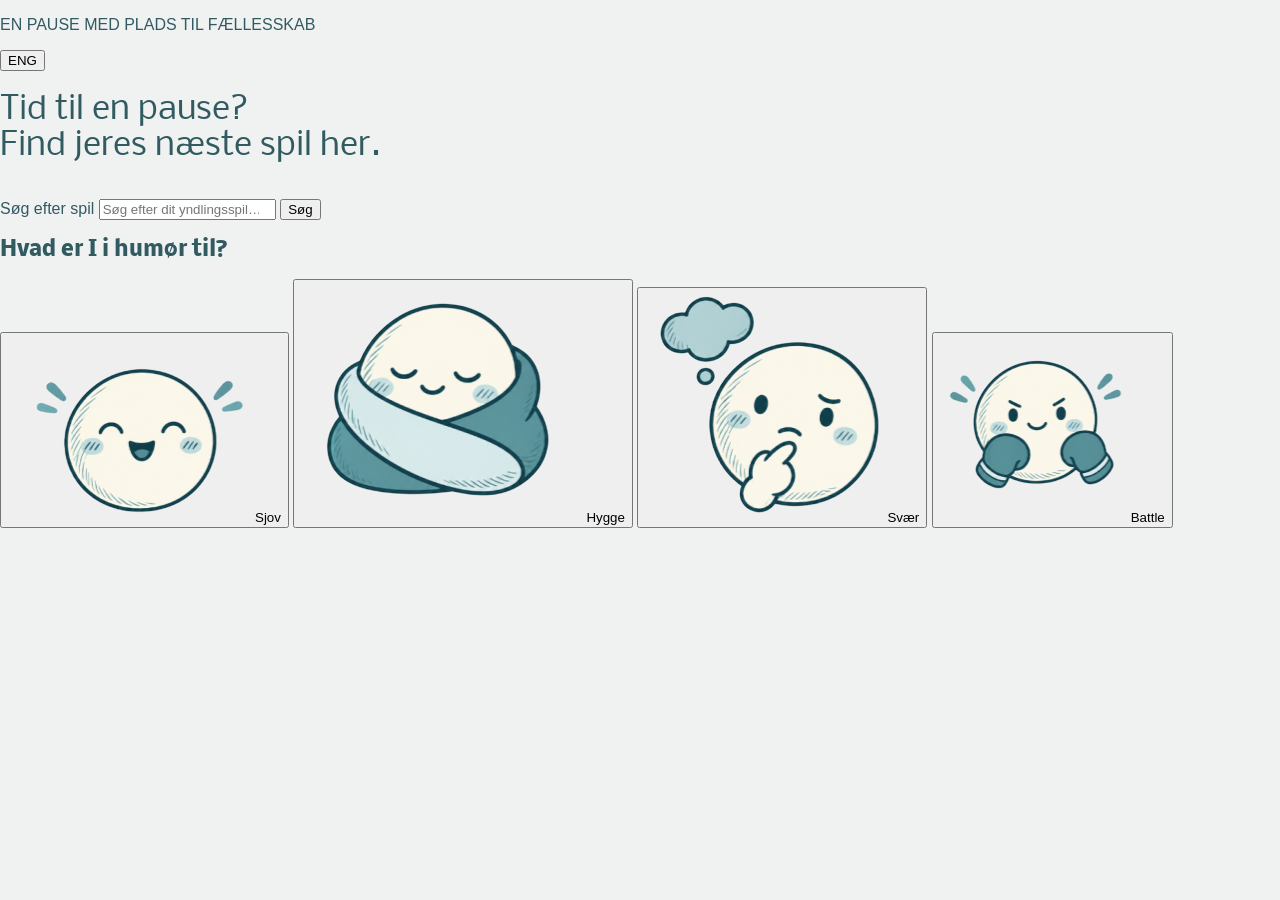
==== commit 78462709: "overførre alt til mig selv igen for at offentligtgøre pages" ====
--- a/index.html
+++ b/index.html
@@ -1,56 +1,104 @@
+<!doctype html>
+<html lang="da">
+  <head>
+    <meta charset="UTF-8" />
+    <meta name="viewport" content="width=device-width, initial-scale=1" />
+    <meta
+      name="description"
+      content="Find et brætspil til din næste pause på Erhvervsakademi Aarhus."
+    />
+    <title>Brætspilscafé · EAA</title>
+    <link rel="preconnect" href="https://fonts.googleapis.com" />
+    <link rel="preconnect" href="https://fonts.gstatic.com" crossorigin />
+    <link
+      href="https://fonts.googleapis.com/css2?family=Nobile:wght@400;500;700&display=swap"
+      rel="stylesheet"
+    />
+    <link rel="stylesheet" href="css/style.css" />
+  </head>
+  <body>
+    
+          </div>
+          <div class="home-intro">
+            <p class="eyebrow" data-tekst="pause">
+              EN PAUSE MED PLADS TIL FÆLLESSKAB
+            </p>
+            <button class="small-button language-button" type="button">
+              ENG
+            </button>
+          </div>
+          <h1 class="home-title">
+            <span data-tekst="pauseTitel">Tid til en pause?</span><br /><span
+              data-tekst="naesteSpil"
+              >Find jeres næste spil her.</span
+            >
+          </h1>
+          <form class="search" id="home-search" role="search">
+            <label class="sr-only" for="search-field" data-tekst="soegEfter"
+              >Søg efter spil</label
+            >
+            <input
+              type="search"
+              id="search-field"
+              placeholder="Søg efter dit yndlingsspil…"
+              data-placeholder="homePlaceholder"
+              autocomplete="off"
+            />
+            <button type="submit" data-tekst="soeg">Søg</button>
+          </form>
+          <h2 class="mood-question" data-tekst="humoerSporgsmaal">
+            Hvad er I i humør til?
+          </h2>
+          <div class="moods">
+            <button class="mood" type="button" data-mood="Sjov">
+              <img src="billeder/sjov.png" alt="" /><span data-tekst="Sjov"
+                >Sjov</span
+              >
+            </button>
+            <button class="mood" type="button" data-mood="Hygge">
+              <img src="billeder/hygge.png" alt="" /><span data-tekst="Hygge"
+                >Hygge</span
+              >
+            </button>
+            <button class="mood" type="button" data-mood="Svær">
+              <img src="billeder/svaer.png" alt="" /><span data-tekst="Svær"
+                >Svær</span
+              >
+            </button>
+            <button class="mood" type="button" data-mood="Battle">
+              <img src="billeder/battle.png" alt="" /><span data-tekst="Battle"
+                >Battle</span
+              >
+            </button>
+          </div>
+        </section>
 
-<!DOCTYPE html>
-<html lang="da">
-
-<head>
-  <meta charset="UTF-8">
-  <meta name="viewport" content="width=device-width, initial-scale=1.0">
-  <title>Brætspilscafé</title>
-  <link rel="stylesheet" href="css/style.css">
-</head>
-
-<body>
-
-  <div class="forside">
-
-<div class="logo">
-  <img src="billeder/logo_2.png" alt="Brætspilscafé logo">
-
-</div>
-
-    <h1> Find jeres spil her, efter den perfekte stemning.</h1>
+        <section class="page mood-page" id="humoer" hidden>
+          <a
+            class="small-button back mood-back"
+            href="#opdag"
+            data-tekst="tilbage"
+            >Tilbage</a
+          >
+          <div class="mood-heading">
+            <img id="mood-image" src="billeder/sjov.png" alt="" />
+            <h1 id="mood-title">Sjov</h1>
+          </div>
+          <ul class="card-grid" id="mood-games"></ul>
+          <a
+            class="text-link mood-more"
+            id="mood-more"
+            href="#alle-spil"
+            data-tekst="seAlle"
+            >Se alle spil</a
+          >
+        </section>
 
 
-    <div class="stemninger">
-
-      <div class="humor">
-        <img src="billeder/sjov.png" alt="Sjov">
-        <p>Sjov</p>
-      </div>
-
-      <div class="humor">
-        <img src="billeder/hygge.png" alt="Hygge">
-        <p>Hygge</p>
-      </div>
-
-      <div class="humor">
-        <img src="billeder/svaer.png" alt="Svær">
-        <p>Svær</p>
-      </div>
-
-      <div class="humor">
-        <img src="billeder/battle.png" alt="Battle">
-        <p>Battle</p>
-      </div>
-
-    </div>
-
-    <div class="knapper">
-      <a href="lykkehjul.html">Prøv lykken</a>
-      <a href="alle-spil.html">Alle spil</a>
-    </div>
-
-  </div>
-
-</body>
+    </dialog>
+    <p class="toast" id="toast" role="status" aria-live="polite" hidden></p>
+    <script src="js/spil.js"></script>
+    <script src="js/script.js"></script>
+ 
+  </body>
 </html>
--- a/css/style.css
+++ b/css/style.css
@@ -1,19 +1,20 @@
-Farverne 
+
+@import url('https://fonts.googleapis.com/css2?family=Inter:wght@400;600;700&family=Nobile:wght@400;700&display=swap');
+
+/* Farverne */
 :root {
   --teal: #3a646d;
-  --yellow: #f4ebc0;
   --blue: #bed4db;
   --accent: #80b4bf;
   --paper: #f3f4f7;
   --muted: #44636c;
   --ink: #1e1e1e;
-}
+  --green: #A7BFBB;
+}
+
 * {
   box-sizing: border-box;
 }
-
-
-@import url('https://fonts.googleapis.com/css2?family=Inter:wght@400;600;700&family=Nobile:wght@400;700&display=swap');
 
 body {
   margin: 0;
@@ -31,6 +32,7 @@
   font-size: 32px;
   font-weight: 400;
   margin-bottom: 35px;
+  
 }
 
 h2 {
@@ -97,3 +99,146 @@
 }
 
 
+.underside {
+  max-width: 900px;
+  margin: 30px auto;
+  padding: 20px;
+}
+
+
+#resultater {
+  margin-top: 30px;
+}
+
+
+.spilkort {
+  display: flex;
+  align-items: center;
+  gap: 15px;
+  background-color: #A7BFBB;
+  padding: 10px;
+  margin-bottom: 20px;
+  color: #000000;
+}
+
+.spilkort h3 {
+  font-family: 'Nobile', sans-serif;
+  font-size: 18px;
+  font-weight: 700;
+  color: #000000;
+  margin: 0;
+}
+
+.spilkort p {
+  font-family: 'Inter', sans-serif;
+  font-size: 14px;
+  font-weight: 400;
+  color: #000000;
+}
+
+
+.filter-boks {
+  background-color: #bed4db;
+ border-radius: 0;
+  padding: 25px;
+  margin-bottom: 30px;
+  max-width: 600px;
+}
+
+ 
+input[type="range"] { accent-color: #3b5a60;
+   width: 100%;
+    max-width: 300px; }
+
+  select {
+  padding: 0.5rem 0.8rem;
+  border: 2px solid #3b5a60;
+  border-radius: 8px;
+  font: inherit;
+  background: #f8f8ea;
+  }
+
+      
+
+
+.soege-boks {
+  text-align: center;
+  margin-top: 40px;
+}
+
+.search-container {
+  max-width: 450px;
+  margin: auto;
+  padding: 10px;
+  background-color: #e9e9e9;
+}
+
+.search-container input[type=text] {
+  float: left;
+  width: 84%;
+  height: 50px;
+  padding: 10px;
+  font-size: 18px;
+  border: none;
+  background-color: white;
+}
+
+.search-container button {
+  float: left;
+  width: 16%;
+  height: 50px;
+  padding: 10px;
+  font-size: 18px;
+  border: none;
+  background-color: #d9d9d9;
+  color: black;
+  cursor: pointer;
+}
+
+.search-container::after {
+  content: "";
+  clear: both;
+  display: table;
+}
+
+
+
+      .hjul-ramme {
+     width: 300px;
+     position: relative;
+      margin: 80px auto 30px;}
+
+      .hjul-ramme img {
+        width: 100%;
+                }
+
+.pil {
+  position: absolute;
+  top: -30px;
+  left: 50%;
+  z-index: 1;
+}
+
+#start-hjul {
+  position: absolute;
+  opacity: 0;
+}
+
+        #start-hjul:checked ~ .hjul-ramme img {
+        animation: drej 4s ease-out forwards;}
+
+              @keyframes drej {
+              from {
+               transform: rotate(0deg); }
+
+                to {
+                transform: rotate(1980deg); }
+                }
+
+      .drej-knap {
+  display: inline-block;
+  background-color: #54a2b8;
+  color: rgb(17, 16, 16);
+  padding: 12px 25px;
+  cursor: pointer;
+  font-family: 'Nobile', sans-serif;}
